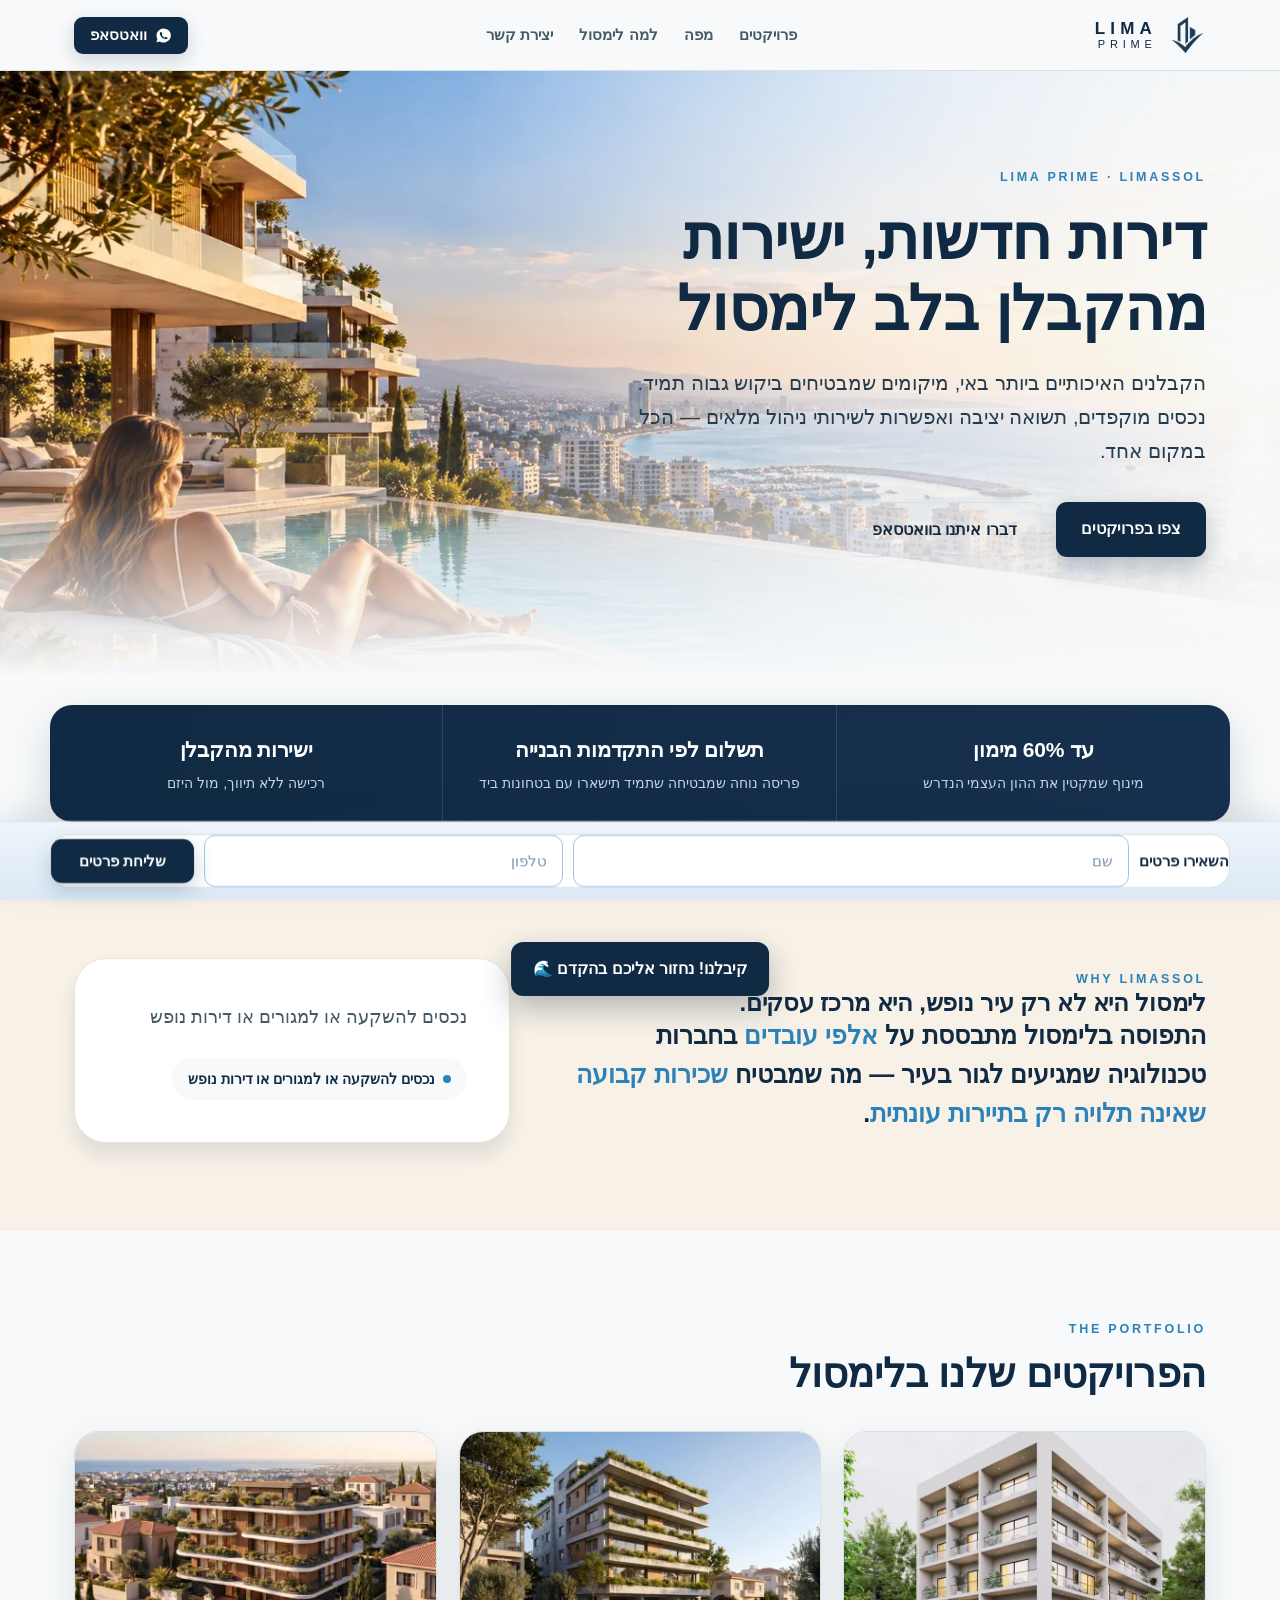
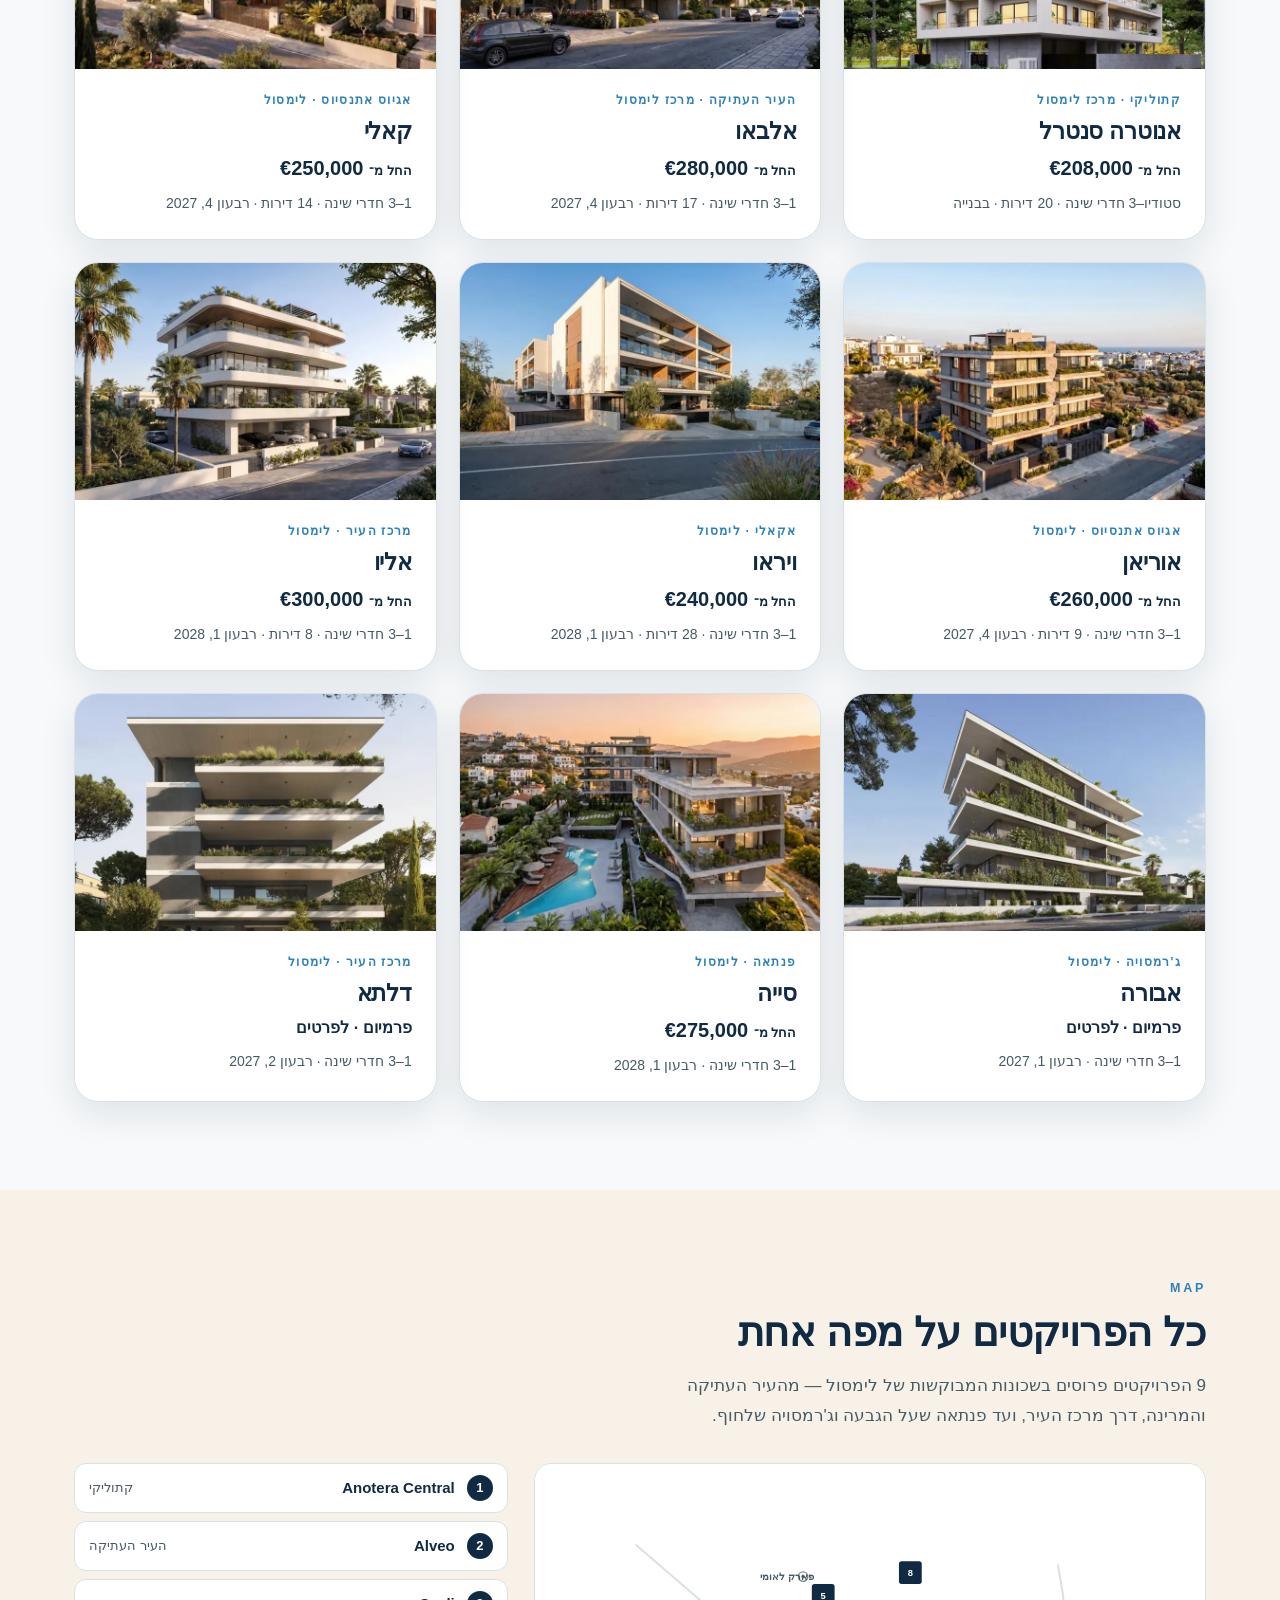
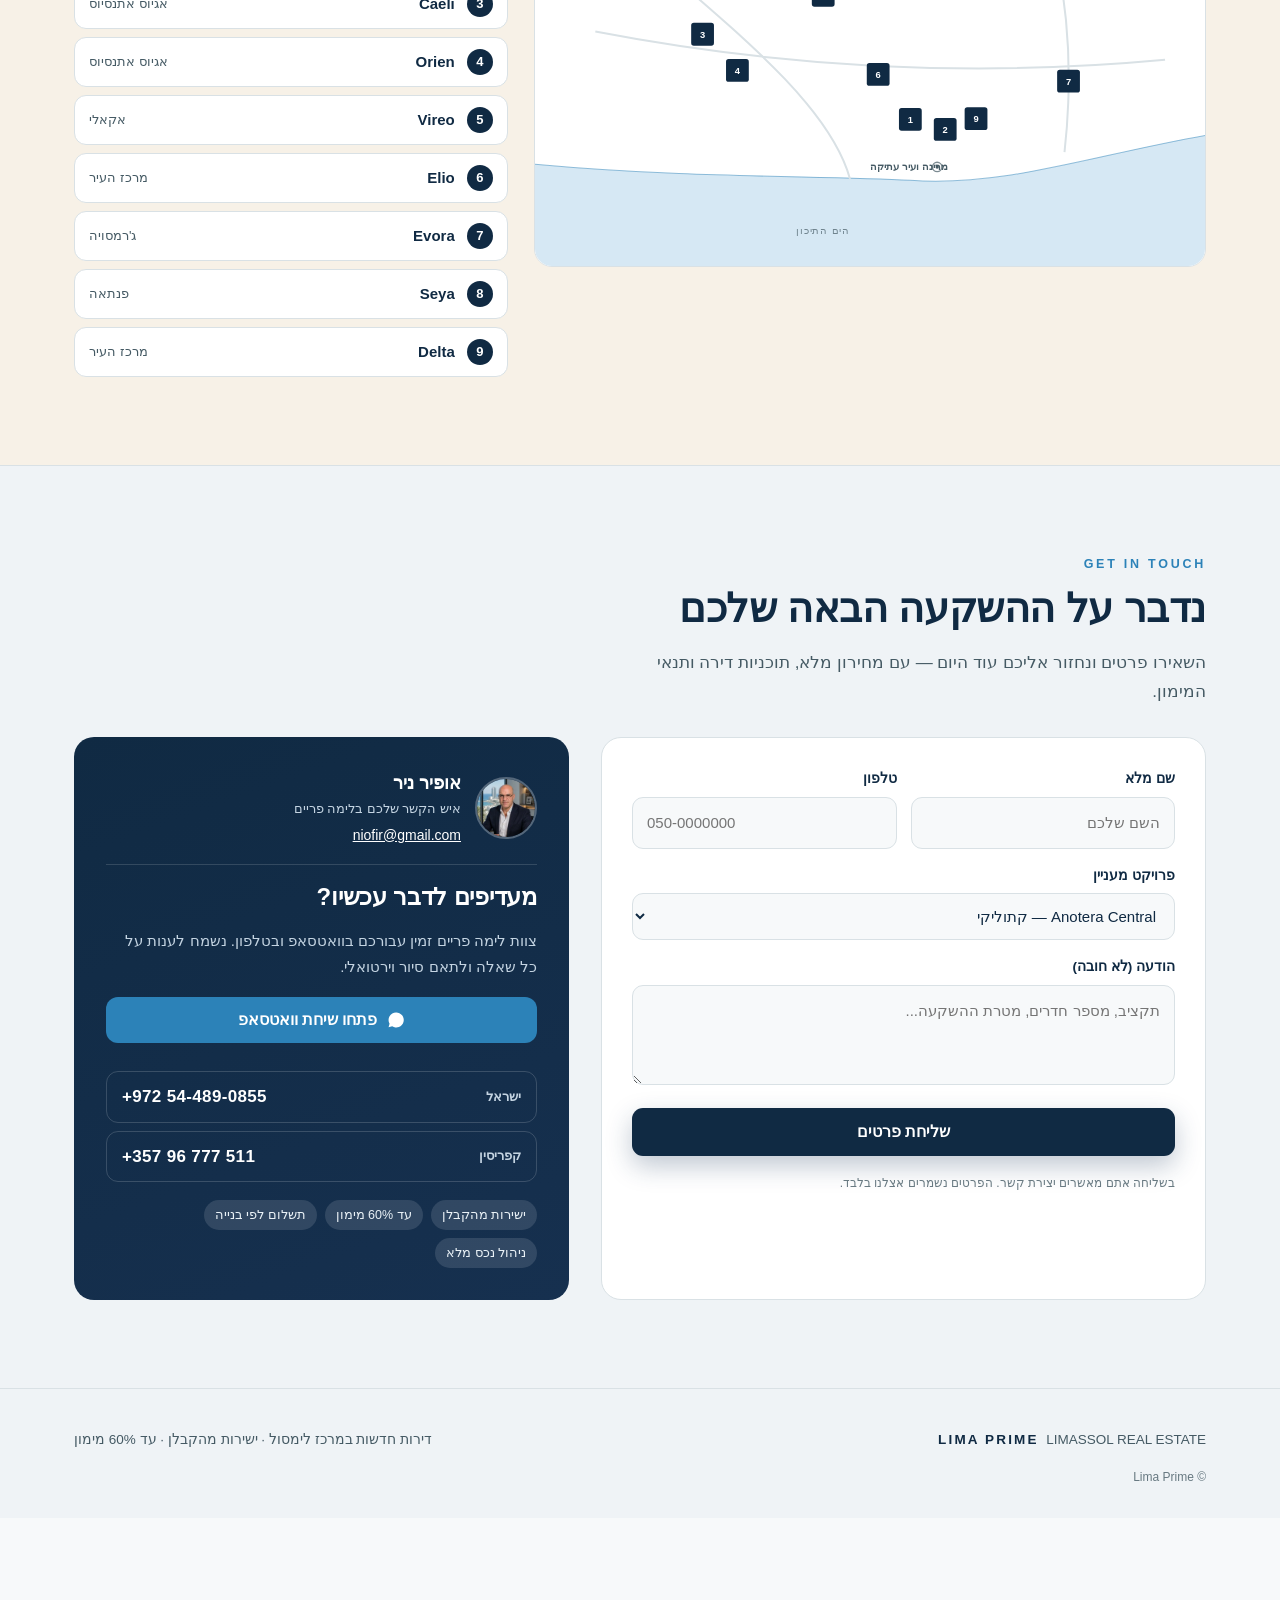
==== index.html @ 13857cf7 "Map section: cream bg + navy square pins (Figma) Co-Authored-By: Claude Opus 4.8 <noreply@anthropic." ====
<!doctype html>
<html lang="he" dir="rtl">
<head>
<meta charset="utf-8">
<meta name="viewport" content="width=device-width, initial-scale=1">
<meta name="google-site-verification" content="UAgLvy34qBZ3VjbonvDtQ4hzfrrOWzHWhnGqoYVvIDc">
<title>לימה פריים | דירות חדשות במרכז לימסול</title>
<meta name="description" content="דירות חדשות ישירות מהקבלן במרכז לימסול — 9 פרויקטים במיקומים מבוקשים, עד 60% מימון ותשואה יציבה. השאירו פרטים ונחזור אליכם.">
<link rel="canonical" href="https://limaprime.com/">
<meta name="theme-color" content="#1E3A5F">
<link rel="icon" type="image/png" href="/assets/logo.webp">
<meta property="og:site_name" content="Lima Prime"><meta property="og:locale" content="he_IL">
<meta property="og:type" content="website">
<meta property="og:title" content="לימה פריים | דירות חדשות במרכז לימסול">
<meta property="og:description" content="דירות חדשות ישירות מהקבלן במרכז לימסול — 9 פרויקטים במיקומים מבוקשים, עד 60% מימון ותשואה יציבה. השאירו פרטים ונחזור אליכם.">
<meta property="og:url" content="https://limaprime.com/">
<meta property="og:image" content="https://limaprime.com/assets/og.jpg">
<meta property="og:image:width" content="1200"><meta property="og:image:height" content="630">
<meta name="twitter:card" content="summary_large_image">
<meta name="twitter:title" content="לימה פריים | דירות חדשות במרכז לימסול">
<meta name="twitter:description" content="דירות חדשות ישירות מהקבלן במרכז לימסול — 9 פרויקטים במיקומים מבוקשים, עד 60% מימון ותשואה יציבה. השאירו פרטים ונחזור אליכם.">
<meta name="twitter:image" content="https://limaprime.com/assets/og.jpg">
<link rel="stylesheet" href="/assets/style.css?v=1790489842">
<script type="application/ld+json">[{"@context": "https://schema.org", "@type": "RealEstateAgent", "name": "Lima Prime", "url": "https://limaprime.com/", "image": "https://limaprime.com/assets/og.jpg", "logo": "https://limaprime.com/assets/logo.webp", "description": "דירות חדשות ישירות מהקבלן במרכז לימסול — 9 פרויקטים במיקומים מבוקשים, עד 60% מימון ותשואה יציבה. השאירו פרטים ונחזור אליכם.", "telephone": "+35796777511", "email": "niofir@gmail.com", "areaServed": {"@type": "City", "name": "Limassol", "address": {"@type": "PostalAddress", "addressCountry": "CY"}}}, {"@context": "https://schema.org", "@type": "ItemList", "itemListElement": [{"@type": "ListItem", "position": 1, "url": "https://limaprime.com/projects/anotera/", "name": "Anotera Central"}, {"@type": "ListItem", "position": 2, "url": "https://limaprime.com/projects/alveo/", "name": "Alveo"}, {"@type": "ListItem", "position": 3, "url": "https://limaprime.com/projects/caeli/", "name": "Caeli"}, {"@type": "ListItem", "position": 4, "url": "https://limaprime.com/projects/orien/", "name": "Orien"}, {"@type": "ListItem", "position": 5, "url": "https://limaprime.com/projects/vireo/", "name": "Vireo"}, {"@type": "ListItem", "position": 6, "url": "https://limaprime.com/projects/elio/", "name": "Elio"}, {"@type": "ListItem", "position": 7, "url": "https://limaprime.com/projects/evora/", "name": "Evora"}, {"@type": "ListItem", "position": 8, "url": "https://limaprime.com/projects/seya/", "name": "Seya"}, {"@type": "ListItem", "position": 9, "url": "https://limaprime.com/projects/delta/", "name": "Delta"}]}]</script>
</head>
<body>
<header>
 <div class="wrap nav">
  <div class="brand" onclick="location.href='/'">
   <img class="mark-img" src="/assets/logo.webp" alt="Lima Prime">
   <div class="wm"><b>LIMA</b><span>PRIME</span></div>
  </div>
  <nav class="menu">
   <a href="/#projects">פרויקטים</a><a href="/#map">מפה</a><a href="/#why">למה לימסול</a><a href="#contact">יצירת קשר</a>
  </nav>
  <button class="wa" onclick="wa()"><svg viewBox="0 0 24 24" fill="currentColor"><path d="M12 2a10 10 0 0 0-8.6 15l-1.3 4.7 4.8-1.3A10 10 0 1 0 12 2Zm5.3 14.1c-.2.6-1.2 1.2-1.7 1.2-.4 0-1 .1-3.2-.9-2.7-1.1-4.4-3.9-4.5-4.1-.1-.2-1.1-1.4-1.1-2.7s.7-1.9.9-2.1c.2-.2.5-.3.7-.3h.5c.2 0 .4 0 .6.5l.8 2c.1.2.1.4 0 .5l-.4.6c-.2.2-.3.4-.1.7.2.3.9 1.4 1.9 2.2 1.3 1.1 2 1.3 2.3 1.1l.7-.7c.2-.2.4-.2.6-.1l1.9.9c.3.2.5.3.6.4.1.3.1.7-.1 1.2Z"/></svg>וואטסאפ</button>
 </div>
</header>
<main>
<div class="hero">
  <img class="hero-photo" src="/assets/hero.webp" alt="נוף לים ולמרינה של לימסול, קפריסין" fetchpriority="high">
  <div class="hero-veil"></div>
  <div class="wrap hero-inner">
   <div class="eyebrow reveal">LIMA PRIME · LIMASSOL</div>
   <h1 class="reveal" style="margin-top:16px">דירות חדשות, ישירות מהקבלן בלב לימסול</h1>
   <p class="lead reveal">הקבלנים האיכותיים ביותר באי, מיקומים שמבטיחים ביקוש גבוה תמיד. נכסים מוקפדים, תשואה יציבה ואפשרות לשירותי ניהול מלאים — הכל במקום אחד.</p>
   <div class="cta reveal"><a class="btn btn-primary" href="#projects">צפו בפרויקטים</a><button class="btn btn-ghost" onclick="wa()">דברו איתנו בוואטסאפ</button></div>
  </div>
 </div>
<div class="finance-band reveal">
  <div class="wrap">
   <div class="fb-item"><b>עד 60% מימון</b><span>מינוף שמקטין את ההון העצמי הנדרש</span></div>
   <div class="fb-item"><b>תשלום לפי התקדמות הבנייה</b><span>פריסה נוחה שמבטיחה שתמיד תישארו עם בטחונות ביד</span></div>
   <div class="fb-item"><b>ישירות מהקבלן</b><span>רכישה ללא תיווך, מול היזם</span></div>
  </div>
 </div>
<section id="why" class="thesis">
  <div class="wrap why-grid">
   <div class="why-text">
    <div class="eyebrow">WHY LIMASSOL</div>
    <h2>לימסול היא לא רק עיר נופש, היא מרכז עסקים.</h2>
    <p class="lede">התפוסה בלימסול מתבססת על <em>אלפי עובדים</em> בחברות טכנולוגיה שמגיעים לגור בעיר — מה שמבטיח <em>שכירות קבועה שאינה תלויה רק בתיירות עונתית</em>.</p>
   </div>
   <div class="why-box">
    <p class="why-box-lead">נכסים להשקעה או למגורים או דירות נופש</p>
    <span class="why-chip"><i></i>נכסים להשקעה או למגורים או דירות נופש</span>
   </div>
  </div>
 </section>
<section id="projects">
  <div class="wrap">
   <div class="sec-head"><div class="eyebrow">THE PORTFOLIO</div><h2>הפרויקטים שלנו בלימסול</h2></div>
   <div class="grid-cards" id="cards"><a class="card reveal" href="/projects/anotera/"><div class="card-img"><img src="/assets/card-anotera.webp" alt="אנוטרה סנטרל — קתוליקי · מרכז לימסול" loading="lazy"></div><div class="card-body"><p class="card-loc">קתוליקי · מרכז לימסול</p><h3 class="card-title">אנוטרה סנטרל</h3><p class="card-price"><span class="pf">החל מ־</span> €208,000</p><p class="card-specs">סטודיו–3 חדרי שינה · 20 דירות · בבנייה</p></div></a>
<a class="card reveal" href="/projects/alveo/"><div class="card-img"><img src="/assets/card-alveo.webp" alt="אלבאו — העיר העתיקה · מרכז לימסול" loading="lazy"></div><div class="card-body"><p class="card-loc">העיר העתיקה · מרכז לימסול</p><h3 class="card-title">אלבאו</h3><p class="card-price"><span class="pf">החל מ־</span> €280,000</p><p class="card-specs">1–3 חדרי שינה · 17 דירות · רבעון 4, 2027</p></div></a>
<a class="card reveal" href="/projects/caeli/"><div class="card-img"><img src="/assets/card-caeli.webp" alt="קאלי — אגיוס אתנסיוס · לימסול" loading="lazy"></div><div class="card-body"><p class="card-loc">אגיוס אתנסיוס · לימסול</p><h3 class="card-title">קאלי</h3><p class="card-price"><span class="pf">החל מ־</span> €250,000</p><p class="card-specs">1–3 חדרי שינה · 14 דירות · רבעון 4, 2027</p></div></a>
<a class="card reveal" href="/projects/orien/"><div class="card-img"><img src="/assets/card-orien.webp" alt="אוריאן — אגיוס אתנסיוס · לימסול" loading="lazy"></div><div class="card-body"><p class="card-loc">אגיוס אתנסיוס · לימסול</p><h3 class="card-title">אוריאן</h3><p class="card-price"><span class="pf">החל מ־</span> €260,000</p><p class="card-specs">1–3 חדרי שינה · 9 דירות · רבעון 4, 2027</p></div></a>
<a class="card reveal" href="/projects/vireo/"><div class="card-img"><img src="/assets/card-vireo.webp" alt="ויראו — אקאלי · לימסול" loading="lazy"></div><div class="card-body"><p class="card-loc">אקאלי · לימסול</p><h3 class="card-title">ויראו</h3><p class="card-price"><span class="pf">החל מ־</span> €240,000</p><p class="card-specs">1–3 חדרי שינה · 28 דירות · רבעון 1, 2028</p></div></a>
<a class="card reveal" href="/projects/elio/"><div class="card-img"><img src="/assets/card-elio.webp" alt="אליו — מרכז העיר · לימסול" loading="lazy"></div><div class="card-body"><p class="card-loc">מרכז העיר · לימסול</p><h3 class="card-title">אליו</h3><p class="card-price"><span class="pf">החל מ־</span> €300,000</p><p class="card-specs">1–3 חדרי שינה · 8 דירות · רבעון 1, 2028</p></div></a>
<a class="card reveal" href="/projects/evora/"><div class="card-img"><img src="/assets/card-evora.webp" alt="אבורה — ג'רמסויה · לימסול" loading="lazy"></div><div class="card-body"><p class="card-loc">ג'רמסויה · לימסול</p><h3 class="card-title">אבורה</h3><p class="card-price card-price--txt">פרמיום · לפרטים</p><p class="card-specs">1–3 חדרי שינה · רבעון 1, 2027</p></div></a>
<a class="card reveal" href="/projects/seya/"><div class="card-img"><img src="/assets/card-seya.webp" alt="סייה — פנתאה · לימסול" loading="lazy"></div><div class="card-body"><p class="card-loc">פנתאה · לימסול</p><h3 class="card-title">סייה</h3><p class="card-price"><span class="pf">החל מ־</span> €275,000</p><p class="card-specs">1–3 חדרי שינה · רבעון 1, 2028</p></div></a>
<a class="card reveal" href="/projects/delta/"><div class="card-img"><img src="/assets/card-delta.webp" alt="דלתא — מרכז העיר · לימסול" loading="lazy"></div><div class="card-body"><p class="card-loc">מרכז העיר · לימסול</p><h3 class="card-title">דלתא</h3><p class="card-price card-price--txt">פרמיום · לפרטים</p><p class="card-specs">1–3 חדרי שינה · רבעון 2, 2027</p></div></a></div>
  </div>
 </section>
<section id="map">
  <div class="wrap">
   <div class="sec-head"><div class="eyebrow">MAP</div><h2>כל הפרויקטים על מפה אחת</h2>
    <p>9 הפרויקטים פרוסים בשכונות המבוקשות של לימסול — מהעיר העתיקה והמרינה, דרך מרכז העיר, ועד פנתאה שעל הגבעה וג'רמסויה שלחוף.</p></div>
   <div class="map-wrap">
    <svg class="map-svg" viewBox="0 0 1000 600" role="img" aria-label="מפת פרויקטים בלימסול">
     <rect x="0" y="0" width="1000" height="600" style="fill:var(--surface)"/>
     <path d="M0 600 H1000 V405 C 830 435 700 482 560 472 C 430 464 240 470 0 448 Z" style="fill:var(--teal-soft)"/>
     <path class="coast" d="M0 448 C 240 470 430 464 560 472 C 700 482 830 435 1000 405"/>
     <path class="road" d="M90 250 C 350 300 640 320 940 292"/>
     <path class="road" d="M150 120 C 300 250 440 360 470 470"/>
     <path class="road" d="M780 150 C 800 250 800 340 790 430"/>
     <!-- reference points -->
     <g><circle class="refring" cx="600" cy="452" r="7"/><circle class="refdot" cx="600" cy="452" r="2.5"/><text class="map-lbl" x="616" y="457">מרינה ועיר עתיקה</text></g>
     <g><circle class="refring" cx="400" cy="168" r="7"/><circle class="refdot" cx="400" cy="168" r="2.5"/><text class="map-lbl" x="416" y="173">פארק לאומי</text></g>
     <text class="map-sea" x="470" y="552">הים התיכון</text>
     <!-- pins -->
     <a href="/projects/anotera/"><title>Anotera Central · קתוליקי</title><g transform="translate(560,405)"><g class="pinInner"><rect x="-17" y="-41" width="34" height="34" rx="4" style="fill:var(--brand)"/><text x="0" y="-19" text-anchor="middle" style="fill:#fff;font-weight:800;font-size:14px">1</text></g></g></a>
     <a href="/projects/alveo/"><title>Alveo · העיר העתיקה</title><g transform="translate(612,420)"><g class="pinInner"><rect x="-17" y="-41" width="34" height="34" rx="4" style="fill:var(--brand)"/><text x="0" y="-19" text-anchor="middle" style="fill:#fff;font-weight:800;font-size:14px">2</text></g></g></a>
     <a href="/projects/caeli/"><title>Caeli · אגיוס אתנסיוס</title><g transform="translate(250,278)"><g class="pinInner"><rect x="-17" y="-41" width="34" height="34" rx="4" style="fill:var(--brand)"/><text x="0" y="-19" text-anchor="middle" style="fill:#fff;font-weight:800;font-size:14px">3</text></g></g></a>
     <a href="/projects/orien/"><title>Orien · אגיוס אתנסיוס</title><g transform="translate(302,332)"><g class="pinInner"><rect x="-17" y="-41" width="34" height="34" rx="4" style="fill:var(--brand)"/><text x="0" y="-19" text-anchor="middle" style="fill:#fff;font-weight:800;font-size:14px">4</text></g></g></a>
     <a href="/projects/vireo/"><title>Vireo · אקאלי</title><g transform="translate(430,220)"><g class="pinInner"><rect x="-17" y="-41" width="34" height="34" rx="4" style="fill:var(--brand)"/><text x="0" y="-19" text-anchor="middle" style="fill:#fff;font-weight:800;font-size:14px">5</text></g></g></a>
     <a href="/projects/elio/"><title>Elio · מרכז העיר</title><g transform="translate(512,338)"><g class="pinInner"><rect x="-17" y="-41" width="34" height="34" rx="4" style="fill:var(--brand)"/><text x="0" y="-19" text-anchor="middle" style="fill:#fff;font-weight:800;font-size:14px">6</text></g></g></a>
     <a href="/projects/evora/"><title>Evora · ג'רמסויה</title><g transform="translate(796,348)"><g class="pinInner"><rect x="-17" y="-41" width="34" height="34" rx="4" style="fill:var(--brand)"/><text x="0" y="-19" text-anchor="middle" style="fill:#fff;font-weight:800;font-size:14px">7</text></g></g></a>
     <a href="/projects/seya/"><title>Seya · פנתאה</title><g transform="translate(560,186)"><g class="pinInner"><rect x="-17" y="-41" width="34" height="34" rx="4" style="fill:var(--brand)"/><text x="0" y="-19" text-anchor="middle" style="fill:#fff;font-weight:800;font-size:14px">8</text></g></g></a>
     <a href="/projects/delta/"><title>Delta · מרכז העיר</title><g transform="translate(658,404)"><g class="pinInner"><rect x="-17" y="-41" width="34" height="34" rx="4" style="fill:var(--brand)"/><text x="0" y="-19" text-anchor="middle" style="fill:#fff;font-weight:800;font-size:14px">9</text></g></g></a>
    </svg>
    <ol class="map-legend">
     <li><a href="/projects/anotera/"><span class="num">1</span><b>Anotera Central</b><em>קתוליקי</em></a></li>
     <li><a href="/projects/alveo/"><span class="num">2</span><b>Alveo</b><em>העיר העתיקה</em></a></li>
     <li><a href="/projects/caeli/"><span class="num">3</span><b>Caeli</b><em>אגיוס אתנסיוס</em></a></li>
     <li><a href="/projects/orien/"><span class="num">4</span><b>Orien</b><em>אגיוס אתנסיוס</em></a></li>
     <li><a href="/projects/vireo/"><span class="num">5</span><b>Vireo</b><em>אקאלי</em></a></li>
     <li><a href="/projects/elio/"><span class="num">6</span><b>Elio</b><em>מרכז העיר</em></a></li>
     <li><a href="/projects/evora/"><span class="num">7</span><b>Evora</b><em>ג'רמסויה</em></a></li>
     <li><a href="/projects/seya/"><span class="num">8</span><b>Seya</b><em>פנתאה</em></a></li>
     <li><a href="/projects/delta/"><span class="num">9</span><b>Delta</b><em>מרכז העיר</em></a></li>
    </ol>
   </div>
  </div>
 </section>
</main>
<section id="contact" class="contact">
 <div class="wrap">
  <div class="sec-head"><div class="eyebrow">GET IN TOUCH</div><h2>נדבר על ההשקעה הבאה שלכם</h2>
   <p>השאירו פרטים ונחזור אליכם עוד היום — עם מחירון מלא, תוכניות דירה ותנאי המימון.</p></div>
  <div class="contact-grid">
   <form onsubmit="return submitLead(event)">
    <div class="form-row">
     <div class="field"><label>שם מלא</label><input id="lead-name" name="name" required autocomplete="name" placeholder="השם שלכם"></div>
     <div class="field"><label>טלפון</label><input id="lead-phone" name="tel" required type="tel" inputmode="tel" autocomplete="tel" placeholder="050-0000000"></div>
    </div>
    <div class="field"><label>פרויקט מעניין</label><select id="lead-proj"><option>Anotera Central — קתוליקי</option><option>Alveo — העיר העתיקה</option><option>Caeli — אגיוס אתנסיוס</option><option>Orien — אגיוס אתנסיוס</option><option>Vireo — אקאלי</option><option>Elio — מרכז העיר</option><option>Evora — ג&#x27;רמסויה</option><option>Seya — פנתאה</option><option>Delta — מרכז העיר</option><option>עדיין לא בטוח/ה — רוצה ייעוץ</option></select></div>
    <div class="field"><label>הודעה (לא חובה)</label><textarea id="lead-msg" rows="3" placeholder="תקציב, מספר חדרים, מטרת ההשקעה..."></textarea></div>
    <button class="btn btn-primary" style="width:100%;justify-content:center" type="submit">שליחת פרטים</button>
    <p class="pixnote">בשליחה אתם מאשרים יצירת קשר. הפרטים נשמרים אצלנו בלבד.</p>
   </form>
   <aside class="side-panel">
    <div class="rep">
     <div class="rep-ava"><img src="/assets/ofir.webp" alt="אופיר ניר — לימה פריים"></div>
     <div class="rep-info"><b>אופיר ניר</b><span>איש הקשר שלכם בלימה פריים</span><a class="rep-mail" href="mailto:niofir@gmail.com">niofir@gmail.com</a></div>
    </div>
    <h3>מעדיפים לדבר עכשיו?</h3>
    <p>צוות לימה פריים זמין עבורכם בוואטסאפ ובטלפון. נשמח לענות על כל שאלה ולתאם סיור וירטואלי.</p>
    <button class="wa-big" onclick="wa()"><svg viewBox="0 0 24 24" width="18" fill="currentColor"><path d="M12 2a10 10 0 0 0-8.6 15l-1.3 4.7 4.8-1.3A10 10 0 1 0 12 2Z"/></svg>פתחו שיחת וואטסאפ</button>
    <div class="phones">
     <a class="ph" href="tel:+972544890855"><span class="ph-loc">ישראל</span><span class="ph-num">+972 54-489-0855</span></a>
     <a class="ph" href="tel:+35796777511"><span class="ph-loc">קפריסין</span><span class="ph-num">+357 96 777 511</span></a>
    </div>
    <div class="trust-mini"><span>ישירות מהקבלן</span><span>עד 60% מימון</span><span>תשלום לפי בנייה</span><span>ניהול נכס מלא</span></div>
   </aside>
  </div>
 </div>
</section>
<footer>
 <div class="wrap foot">
  <div class="wm lat" style="direction:ltr"><b style="color:var(--brand-ink);letter-spacing:.16em;font-weight:800">LIMA PRIME</b> &nbsp;<span style="color:var(--muted)">LIMASSOL REAL ESTATE</span></div>
  <div>דירות חדשות במרכז לימסול · ישירות מהקבלן · עד 60% מימון</div>
 </div>
 <div class="wrap pixnote">© Lima Prime</div>
</footer>
<div class="wa-modal" id="waModal" aria-hidden="true" onclick="if(event.target===this)waClose()">
 <div class="wa-box">
  <button class="wa-x" onclick="waClose()" aria-label="סגור">×</button>
  <div class="wa-ic"><svg viewBox="0 0 24 24" fill="currentColor"><path d="M12 2a10 10 0 0 0-8.6 15l-1.3 4.7 4.8-1.3A10 10 0 1 0 12 2Zm5.3 14.1c-.2.6-1.2 1.2-1.7 1.2-.4 0-1 .1-3.2-.9-2.7-1.1-4.4-3.9-4.5-4.1-.1-.2-1.1-1.4-1.1-2.7s.7-1.9.9-2.1c.2-.2.5-.3.7-.3h.5c.2 0 .4 0 .6.5l.8 2c.1.2.1.4 0 .5l-.4.6c-.2.2-.3.4-.1.7.2.3.9 1.4 1.9 2.2 1.3 1.1 2 1.3 2.3 1.1l.7-.7c.2-.2.4-.2.6-.1l1.9.9c.3.2.5.3.6.4.1.3.1.7-.1 1.2Z"/></svg></div>
  <h3>נדבר בוואטסאפ</h3>
  <p>השאירו שם וטלפון ונפתח את השיחה — כדי שנוכל לחזור אליכם גם אם היא תתנתק.</p>
  <form onsubmit="return waSubmit(event)">
   <input id="wa-name" name="name" autocomplete="name" placeholder="שם (לא חובה)">
   <input id="wa-phone" required type="tel" inputmode="tel" autocomplete="tel" placeholder="טלפון">
   <button class="wa-big" type="submit"><svg viewBox="0 0 24 24" width="18" fill="currentColor"><path d="M12 2a10 10 0 0 0-8.6 15l-1.3 4.7 4.8-1.3A10 10 0 1 0 12 2Z"/></svg>פתחו וואטסאפ</button>
  </form>
  <button class="wa-skip" onclick="waSkip()">דלגו ופתחו וואטסאפ ישירות</button>
 </div>
</div>
<div class="toast" id="toast">קיבלנו! נחזור אליכם בהקדם 🌊</div>
<script src="/assets/app.js?v=1790489842" defer></script>
</body>
</html>
---- assets/style.css ----
:root{--ground:#F7F9FA;--surface:#FFFFFF;--surface-2:#EFF3F6;--ink:#102A43;--muted:#455A64;--line:#D9E1E5;--brand:#102A43;--brand-ink:#102A43;--teal:#2C82B8;--teal-2:#20699B;--teal-soft:#D6E8F4;--shadow:16 42 67;--maxw:1180px}
@media (prefers-color-scheme:dark){
 :root{ --ground:#0B1922; --surface:#122534; --surface-2:#0F2029; --ink:#E9F1F1; --muted:#9AB0BA;
  --line:#213A49; --brand-ink:#B9D2E6; --teal:#4FA6D8; --teal-2:#3E8DBE; --teal-soft:#0F2F44; --shadow:0 0 0; }
}
:root[data-theme="light"]{ --ground:#F1F5F8; --surface:#FFFFFF; --surface-2:#E6EEF4; --ink:#152A3D; --muted:#54666F;
  --line:#D6E2EC; --brand-ink:#1E3A5F; --teal:#2C82B8; --teal-soft:#D6E8F4; --shadow:20 41 60;}
:root[data-theme="dark"]{ --ground:#0B1922; --surface:#122534; --surface-2:#0F2029; --ink:#E9F1F1; --muted:#9AB0BA;
  --line:#213A49; --brand-ink:#B9D2E6; --teal:#4FA6D8; --teal-soft:#0F2F44; --shadow:0 0 0;}

*{box-sizing:border-box}
html{direction:rtl;scroll-behavior:smooth}
body{margin:0;background:var(--ground);color:var(--ink);direction:rtl;text-align:right;
 font-family:-apple-system,"Segoe UI","Helvetica Neue",Arial,"Assistant","Heebo",sans-serif;
 line-height:1.6;-webkit-font-smoothing:antialiased;text-rendering:optimizeLegibility}
.wrap{max-width:var(--maxw);margin:0 auto;padding:0 24px}
h1,h2,h3,h4{margin:0;line-height:1.14;font-weight:800;letter-spacing:-.01em;text-wrap:balance}
p{margin:0}
a{color:inherit;text-decoration:none}
img{max-width:100%;display:block}
.lat{direction:ltr;unicode-bidi:isolate}
.eyebrow{font-size:12.5px;font-weight:700;letter-spacing:.22em;color:var(--teal);text-transform:uppercase;direction:ltr;text-align:right}

header{position:sticky;top:0;z-index:50;backdrop-filter:saturate(1.4) blur(10px);
 background:color-mix(in srgb, var(--ground) 82%, transparent);border-bottom:1px solid var(--line)}
.nav{display:flex;align-items:center;justify-content:space-between;gap:20px;height:70px}
.brand{display:flex;align-items:center;gap:12px;cursor:pointer}
.brand .mark-img{height:42px;width:auto;flex:0 0 auto;display:block}
@media(prefers-color-scheme:dark){.brand .mark-img{filter:brightness(1.8) saturate(.85)}}
:root[data-theme="dark"] .brand .mark-img{filter:brightness(1.8) saturate(.85)}
:root[data-theme="light"] .brand .mark-img{filter:none}
.brand .wm{direction:ltr;line-height:1;display:flex;flex-direction:column}
.brand .wm b{font-size:17px;letter-spacing:.30em;font-weight:800;color:var(--brand-ink)}
.brand .wm span{font-size:11px;letter-spacing:.44em;color:var(--brand-ink);font-weight:500;margin-top:2px}
.menu{display:flex;gap:26px;align-items:center}
.menu a{font-size:15px;color:var(--muted);font-weight:600}
.menu a:hover{color:var(--ink)}
.wa{display:inline-flex;align-items:center;gap:8px;background:var(--brand);color:#fff;padding:10px 16px;border-radius:9px;
 font-weight:700;font-size:14.5px;border:0;cursor:pointer;box-shadow:0 6px 18px rgb(var(--shadow)/.18);transition:transform .15s,background .2s}
.wa:hover{background:#1b4067;transform:translateY(-1px)}
.wa svg{width:17px;height:17px}

/* pages */
.page{display:none}
.page.active{display:block}

.hero{position:relative;overflow:hidden}
.hero::after{content:"";position:absolute;left:0;right:0;bottom:-1px;height:180px;z-index:1;background:linear-gradient(180deg,transparent,var(--ground));pointer-events:none}
.hero-photo{position:absolute;inset:0;z-index:0;width:100%;height:100%;object-fit:cover;object-position:center;opacity:1;filter:saturate(1.02)}
.hero-veil{position:absolute;inset:0;z-index:1;background:linear-gradient(to left, color-mix(in srgb,var(--ground) 92%, transparent) 0%, color-mix(in srgb,var(--ground) 60%, transparent) 32%, transparent 64%), linear-gradient(0deg, color-mix(in srgb,var(--ground) 42%, transparent), transparent 58%)}
@media(max-width:700px){.hero-veil{background:linear-gradient(to bottom, color-mix(in srgb,var(--ground) 82%, transparent) 0%, color-mix(in srgb,var(--ground) 45%, transparent) 40%, color-mix(in srgb,var(--ground) 32%, transparent) 68%, color-mix(in srgb,var(--ground) 58%, transparent) 100%)}}
.hero-inner{position:relative;z-index:2;padding-block:96px 118px}
.hero h1{font-size:clamp(34px,5.4vw,62px);color:var(--ink);max-width:16ch}
.hero .lead{margin-top:22px;font-size:clamp(16px,2vw,20px);color:color-mix(in srgb,var(--ink) 62%,var(--muted));max-width:52ch;line-height:1.7}
.hero .cta{margin-top:34px;display:flex;gap:14px;flex-wrap:wrap}
.btn{display:inline-flex;align-items:center;gap:9px;padding:14px 24px;border-radius:11px;font-weight:700;font-size:15.5px;cursor:pointer;border:1px solid transparent;transition:transform .15s,box-shadow .2s,background .2s,border-color .2s}
.btn-primary{background:var(--brand);color:#fff;box-shadow:0 10px 26px rgb(30 58 95/.28)}
.btn-primary:hover{transform:translateY(-2px)}
.btn-ghost{background:transparent;border-color:var(--line);color:var(--ink)}
.btn-ghost:hover{border-color:var(--teal);color:var(--teal)}
.hero .kpis{margin-top:54px;display:flex;gap:40px;flex-wrap:wrap}
.kpi b{display:block;font-size:30px;font-weight:800;color:var(--brand-ink);font-variant-numeric:tabular-nums}
.kpi span{font-size:13.5px;color:var(--muted)}

section{padding:88px 0}
.sec-head{max-width:62ch}
.sec-head h2{font-size:clamp(26px,3.4vw,40px);color:var(--ink);margin-top:12px}
.sec-head p{margin-top:16px;color:var(--muted);font-size:17px;line-height:1.75}

.thesis{background:var(--lp-bg-warm)}
.thesis .grid{display:grid;grid-template-columns:1.15fr .85fr;gap:54px;align-items:start;margin-top:8px}
.thesis .lede{font-size:clamp(19px,2.3vw,25px);line-height:1.55;color:var(--ink);font-weight:600}
.thesis .lede em{font-style:normal;color:var(--teal);font-weight:800}
.thesis .body p{color:var(--muted);font-size:16px;margin-top:16px;line-height:1.75}
.notevac{margin-top:20px;display:inline-flex;align-items:center;gap:9px;background:var(--surface);border:1px solid var(--line);padding:9px 15px;border-radius:999px;font-weight:700;font-size:14px;color:var(--ink)}
.notevac i{width:8px;height:8px;border-radius:50%;background:var(--teal);display:inline-block}
.pillars{display:grid;grid-template-columns:repeat(4,1fr);gap:18px;margin-top:44px}
.pillar{background:var(--surface);border:1px solid var(--line);border-radius:16px;padding:26px 22px}
.pillar .pi{width:30px;height:30px;stroke:var(--teal);fill:none;stroke-linecap:round;stroke-linejoin:round}
.pillar h4{margin-top:16px;font-size:18px;color:var(--ink)}
.pillar p{margin-top:8px;color:var(--muted);font-size:14.5px;line-height:1.6}

.proj-head{display:flex;justify-content:space-between;align-items:flex-end;gap:24px;flex-wrap:wrap}
.tabs{display:flex;gap:8px;background:var(--surface-2);padding:5px;border-radius:12px;border:1px solid var(--line)}
.tab{border:0;background:transparent;color:var(--muted);font-weight:700;font-size:14px;padding:9px 16px;border-radius:9px;cursor:pointer;transition:all .18s}
.tab.active{background:var(--surface);color:var(--ink);box-shadow:0 2px 8px rgb(var(--shadow)/.1)}
.grid-cards{display:grid;grid-template-columns:repeat(3,1fr);gap:22px;margin-top:34px}
.card{background:var(--surface);border:1px solid var(--line);border-radius:18px;overflow:hidden;display:flex;flex-direction:column;transition:transform .2s,box-shadow .25s,border-color .2s}
.card:hover{transform:translateY(-4px);box-shadow:0 18px 40px rgb(var(--shadow)/.14);border-color:var(--teal-soft)}
.card-img{position:relative;aspect-ratio:16/9;overflow:hidden}
.card-img img{width:100%;height:100%;object-fit:cover;transition:transform .5s}
.card:hover .card-img img{transform:scale(1.05)}
.flag{position:absolute;inset-block-start:12px;inset-inline-start:12px;background:var(--brand);color:#fff;font-size:12px;font-weight:700;padding:5px 11px;border-radius:7px}
.price{position:absolute;inset-block-end:12px;inset-inline-end:12px;background:color-mix(in srgb,var(--surface) 90%,transparent);backdrop-filter:blur(4px);color:var(--ink);font-size:13.5px;font-weight:800;padding:6px 12px;border-radius:8px;border:1px solid var(--line)}
.card-body{padding:20px 20px 22px;display:flex;flex-direction:column;flex:1}
.card-top h3{font-size:22px;color:var(--ink);display:flex;align-items:baseline;gap:9px;justify-content:flex-start}
.card-top h3 .he{font-size:14px;color:var(--muted);font-weight:600}
.loc{margin-top:6px;color:var(--teal);font-weight:700;font-size:14.5px}
.beds{margin-top:5px;color:var(--ink);font-size:14px;font-weight:600}
.cmeta{margin-top:6px;color:var(--muted);font-size:14px}
.card-link{margin-top:16px;color:var(--brand-ink);font-weight:700;font-size:14.5px;display:inline-flex;align-items:center;gap:6px}
.card-link .arr{transition:transform .2s;font-size:18px;line-height:1}
.card:hover .card-link .arr{transform:translateX(-4px)}

/* map */
#map{background:var(--lp-bg-warm)}
#map .map-wrap{display:grid;grid-template-columns:1.55fr 1fr;gap:26px;margin-top:32px;align-items:start}
.map-svg{width:100%;height:auto;background:var(--surface);border:1px solid var(--line);border-radius:18px;display:block}
.map-svg .road{fill:none;stroke:var(--line);stroke-width:3}
.map-svg .coast{fill:none;stroke:var(--teal);stroke-width:1.5;opacity:.5}
.map-svg .refring{fill:none;stroke:var(--muted);stroke-width:2;opacity:.7}
.map-svg .refdot{fill:var(--muted)}
.map-lbl{fill:var(--muted);font-size:15px;font-weight:600}
.map-sea{fill:var(--muted);font-size:15px;opacity:.7;letter-spacing:.08em}
.pinInner{transform-box:fill-box;transform-origin:center bottom;transition:transform .18s}
.map-svg a{cursor:pointer}
.map-svg a:hover .pinInner{transform:scale(1.16)}
.map-svg a:focus-visible{outline:2px solid var(--teal);outline-offset:2px}
.map-legend{list-style:none;margin:0;padding:0;display:flex;flex-direction:column;gap:8px}
.map-legend li a{display:flex;align-items:center;gap:12px;padding:11px 14px;border:1px solid var(--line);border-radius:12px;background:var(--surface);transition:border-color .2s,transform .15s}
.map-legend li a:hover{border-color:var(--teal);transform:translateX(-3px)}
.map-legend .num{flex:0 0 auto;width:26px;height:26px;border-radius:50%;background:var(--brand);color:#fff;font-weight:800;font-size:13px;display:flex;align-items:center;justify-content:center;font-variant-numeric:tabular-nums}
.map-legend b{color:var(--ink);font-size:15px}
.map-legend em{color:var(--muted);font-style:normal;font-size:13px;margin-inline-start:auto}
@media(max-width:800px){#map .map-wrap{grid-template-columns:1fr}}

/* finance band */
.finance-band{position:relative;z-index:3;padding:30px 24px 48px}
.finance-band .wrap{max-width:var(--maxw);margin:0 auto;padding:0;display:flex;flex-wrap:wrap;justify-content:center;background:linear-gradient(100deg,var(--brand),#16304f);border-radius:22px;overflow:hidden;box-shadow:0 16px 40px rgb(20 41 60/.16)}
.fb-item{flex:1 1 240px;text-align:center;padding:28px 24px;border-inline-start:1px solid rgba(255,255,255,.12)}
.fb-item:first-child{border-inline-start:0}
.fb-item b{display:block;font-size:21px;font-weight:800;color:#fff;letter-spacing:-.01em}
.fb-item span{display:block;margin-top:5px;font-size:14px;color:#c4d4e2}
@media(max-width:640px){.fb-item{flex-basis:100%;border-inline-start:0;border-top:1px solid rgba(255,255,255,.14);padding:18px}.fb-item:first-child{border-top:0}}

/* detail */
.detail-wrap{padding-top:34px;padding-bottom:20px}
.back{display:inline-flex;align-items:center;gap:6px;color:var(--muted);font-weight:700;font-size:14.5px;margin-bottom:20px}
.back:hover{color:var(--teal)}
.detail-hero{position:relative;border-radius:22px;overflow:hidden;aspect-ratio:16/6.5}
.detail-hero img{width:100%;height:100%;object-fit:cover}
.detail-hero .ov{position:absolute;inset:0;background:linear-gradient(180deg,transparent 42%,rgb(10 20 30/.74));display:flex;align-items:flex-end;padding:32px}
.detail-hero .ov .eyebrow{color:#cfe6e2}
.detail-hero .ov h2{color:#fff;font-size:clamp(26px,3.4vw,42px);margin-top:8px}
.detail-body{display:grid;grid-template-columns:1.5fr .9fr;gap:34px;margin-top:34px}
.intro{font-size:18px;line-height:1.8;color:var(--muted)}
h4.blk{margin-top:30px;font-size:18px;color:var(--ink)}
.feat{margin:14px 0 0;padding:0;list-style:none;display:flex;flex-direction:column;gap:10px}
.feat li{position:relative;padding-inline-start:26px;color:var(--ink);font-size:15.5px}
.feat li::before{content:"";position:absolute;inset-inline-start:0;top:8px;width:14px;height:9px;border-inline-start:2px solid var(--teal);border-bottom:2px solid var(--teal);transform:rotate(-45deg)}
.gallery{display:grid;grid-template-columns:repeat(2,1fr);gap:12px;margin-top:16px}
.gallery img{width:100%;aspect-ratio:3/2;object-fit:cover;border-radius:12px}
.detail-side{align-self:start;position:sticky;top:90px;background:var(--surface);border:1px solid var(--line);border-radius:18px;padding:24px}
.price-tag{font-size:24px;font-weight:800;color:var(--brand-ink)}
.spec-rows{margin:16px 0}
.spec-rows .row{display:flex;justify-content:space-between;padding:11px 0;border-bottom:1px solid var(--line);font-size:14.5px}
.spec-rows .row span{color:var(--muted)} .spec-rows .row b{color:var(--ink)}
.wa-big{display:inline-flex;align-items:center;justify-content:center;gap:10px;width:100%;background:var(--teal);color:#fff;padding:14px;border-radius:12px;font-weight:800;font-size:15.5px;cursor:pointer;border:0;transition:background .2s,transform .15s;margin-bottom:10px}
.wa-big:hover{background:var(--teal-2);transform:translateY(-1px)}
.sidenote{margin-top:14px;font-size:12.5px;color:var(--muted);line-height:1.6}

/* contact */
.contact{background:var(--surface-2);border-top:1px solid var(--line)}
.contact-grid{display:grid;grid-template-columns:1.1fr .9fr;gap:32px;margin-top:30px}
form{background:var(--surface);border:1px solid var(--line);border-radius:20px;padding:30px}
.field{margin-bottom:16px}
.field label{display:block;font-size:13.5px;font-weight:700;color:var(--ink);margin-bottom:7px}
.field input,.field select,.field textarea{width:100%;padding:13px 14px;border:1px solid var(--line);border-radius:11px;background:var(--ground);color:var(--ink);font:inherit;font-size:15px}
.field input:focus,.field select:focus,.field textarea:focus{outline:2px solid var(--teal);outline-offset:1px;border-color:transparent}
.form-row{display:grid;grid-template-columns:1fr 1fr;gap:14px}
.side-panel{background:linear-gradient(160deg,var(--brand),#16304f);border-radius:20px;padding:32px;color:#eaf2f7;display:flex;flex-direction:column;gap:18px}
.side-panel h3{color:#fff;font-size:24px}
.side-panel p{color:#c4d4e2;font-size:15px;line-height:1.7}
.side-panel .phones{display:flex;flex-direction:column;gap:8px}
.side-panel .ph{display:flex;align-items:center;justify-content:space-between;gap:10px;padding:11px 15px;border:1px solid rgba(255,255,255,.16);border-radius:12px;color:#fff;transition:background .2s,border-color .2s}
.side-panel .ph:hover{background:rgba(255,255,255,.08);border-color:rgba(255,255,255,.32)}
.side-panel .ph-loc{font-size:13px;color:#c4d4e2;font-weight:600}
.side-panel .ph-num{font-size:17px;font-weight:800;direction:ltr;letter-spacing:.02em}
.side-panel .rep{display:flex;align-items:center;gap:14px;padding-bottom:18px;border-bottom:1px solid rgba(255,255,255,.14)}
.side-panel .rep-ava{width:62px;height:62px;border-radius:50%;overflow:hidden;flex:0 0 auto;border:2px solid rgba(255,255,255,.28)}
.side-panel .rep-ava img{width:100%;height:100%;object-fit:cover;display:block}
.side-panel .rep-info{display:flex;flex-direction:column;gap:1px}
.side-panel .rep-info b{color:#fff;font-size:18px}
.side-panel .rep-info span{color:#c4d4e2;font-size:13px}
.side-panel .rep-mail{color:#fff;font-size:14px;text-decoration:underline;direction:ltr;margin-top:3px;width:fit-content}
.side-panel .rep-mail:hover{color:#dbe7f2}
.trust-mini{display:flex;gap:8px;flex-wrap:wrap}
.trust-mini span{font-size:12.5px;background:rgb(255 255 255/.12);padding:5px 11px;border-radius:999px}

footer{background:var(--surface-2);border-top:1px solid var(--line);padding:40px 0 30px;color:var(--muted);font-size:13.5px}
.foot{display:flex;justify-content:space-between;gap:20px;flex-wrap:wrap;align-items:center}
.pixnote{margin-top:18px;font-size:12px;color:var(--muted);opacity:.8}

.reveal{opacity:0;transform:translateY(16px);transition:opacity .6s ease,transform .6s ease}
.reveal.in{opacity:1;transform:none}
@media (prefers-reduced-motion:reduce){.reveal{opacity:1;transform:none;transition:none}html{scroll-behavior:auto}}
.toast{position:fixed;inset-block-end:24px;inset-inline-start:50%;transform:translateX(50%) translateY(120px);background:var(--brand);color:#fff;padding:14px 22px;border-radius:12px;font-weight:700;box-shadow:0 12px 30px rgb(20 41 60/.3);z-index:100;transition:transform .4s}
.toast.show{transform:translateX(50%) translateY(0)}
.wa-modal{position:fixed;inset:0;z-index:200;display:none;align-items:center;justify-content:center;padding:20px;background:rgb(10 20 30/.55);backdrop-filter:blur(3px)}
.wa-modal.show{display:flex}
.wa-box{position:relative;background:var(--surface);border:1px solid var(--line);border-radius:20px;max-width:400px;width:100%;padding:34px 28px 28px;text-align:center;box-shadow:0 24px 60px rgb(10 20 30/.35)}
.wa-x{position:absolute;top:10px;inset-inline-end:14px;background:none;border:0;font-size:26px;line-height:1;color:var(--muted);cursor:pointer}
.wa-ic{width:54px;height:54px;border-radius:50%;background:var(--teal-soft);display:flex;align-items:center;justify-content:center;margin:0 auto 14px;color:var(--teal)}
.wa-ic svg{width:26px;height:26px}
.wa-box h3{font-size:22px;color:var(--ink)}
.wa-box p{margin-top:8px;color:var(--muted);font-size:14.5px;line-height:1.6}
.wa-box form{margin-top:18px;display:flex;flex-direction:column;gap:10px}
.wa-box input{padding:13px 14px;border:1px solid var(--line);border-radius:11px;background:var(--ground);color:var(--ink);font:inherit;font-size:15px;text-align:right}
.wa-box input:focus{outline:2px solid var(--teal);outline-offset:1px;border-color:transparent}
.wa-skip{margin-top:12px;background:none;border:0;color:var(--muted);font-size:13.5px;cursor:pointer;text-decoration:underline}
.wa-skip:hover{color:var(--ink)}

@media(max-width:900px){
 .thesis .grid,.contact-grid,.detail-body{grid-template-columns:1fr}
 .pillars{grid-template-columns:repeat(2,1fr)} .grid-cards{grid-template-columns:repeat(2,1fr)}
 .detail-side{position:static} .menu{display:none}
}
@media(max-width:600px){
 .grid-cards{grid-template-columns:1fr}.pillars{grid-template-columns:1fr}.form-row{grid-template-columns:1fr}
 .hero-inner{padding-block:66px 84px}.gallery{grid-template-columns:1fr}
 .hero .wrap{padding-inline:30px}
}

/* ---- polish pass: Emil Kowalski + ui-ux-pro-max ---- */
:root{--ease-out:cubic-bezier(.23,1,.32,1);--ease-io:cubic-bezier(.77,0,.175,1)}
/* sticky-header offset so anchored sections aren't hidden */
section[id],[id^="p-"]{scroll-margin-top:88px}
/* consistent easing on interactive transitions */
.btn,.wa,.wa-big,.tab,.card,.card-img img,.map-legend li a,.pinInner,.detail-side .btn-ghost{transition-timing-function:var(--ease-out)}
/* press feedback — instant, subtle */
.btn:active,.wa:active,.wa-big:active{transform:scale(.97)}
.tab:active{transform:scale(.96)}
.card:active{transform:translateY(-2px) scale(.995)}
/* unified keyboard focus (accessibility) */
a:focus-visible,button:focus-visible,.card:focus-visible,select:focus-visible,input:focus-visible,textarea:focus-visible{outline:2px solid var(--teal);outline-offset:2px}
/* tabular figures so prices/specs don't jitter */
.price,.price-tag,.spec-rows .row b,.cmeta,.kpi b{font-variant-numeric:tabular-nums}
/* avoid sticky hover states on touch devices */
@media(hover:none){
 .card:hover{transform:none;box-shadow:none;border-color:var(--line)}
 .card:hover .card-img img{transform:none}
 .btn-primary:hover,.btn-ghost:hover,.wa:hover,.wa-big:hover{transform:none}
 .map-legend li a:hover{transform:none}
}

/* ===== floating bottom lead bar ===== */
.lead-bar{position:fixed;inset-inline:0;inset-block-end:0;z-index:90;background:linear-gradient(180deg,#EEF5FB,#DCE9F5);border-block-start:1px solid var(--line);box-shadow:0 -10px 30px rgb(20 41 60/.10);padding:12px 16px calc(12px + env(safe-area-inset-bottom));transform:translateY(130%);transition:transform .45s var(--ease-out);will-change:transform}
.lead-bar.in{transform:translateY(0)}
.lead-bar form{max-width:var(--maxw);margin:0 auto;padding:0;display:flex;align-items:center;gap:10px}
.lead-bar .lb-title{font-weight:800;color:var(--brand);font-size:15px;white-space:nowrap;flex:0 0 auto}
.lead-bar input{padding:13px 15px;border:1px solid #9FC3E8;border-radius:11px;font:inherit;font-size:15px;background:#fff;color:var(--ink);text-align:right;-webkit-appearance:none;min-width:0;transition:border-color .18s ease,box-shadow .18s ease}
.lead-bar input::placeholder{color:#7C96B0}
.lead-bar input:focus{outline:none;border-color:var(--teal);box-shadow:0 0 0 3px rgb(79 166 216/.18)}
.lead-bar .lb-name{flex:1.6 1 0}
.lead-bar .lb-phone{flex:1 1 0}
.lead-bar .lb-submit{flex:0 0 auto;background:var(--brand);color:#fff;border:0;padding:13px 28px;border-radius:11px;font-weight:800;font-size:15px;cursor:pointer;white-space:nowrap;box-shadow:0 8px 20px rgb(30 58 95/.22);transition:transform .16s var(--ease-out),box-shadow .2s ease,background .2s ease}
.lead-bar .lb-submit:active{transform:scale(.97)}
.lead-bar .lb-submit:disabled{opacity:.6;cursor:default;box-shadow:none}
@media(hover:hover) and (pointer:fine){.lead-bar .lb-submit:hover{transform:translateY(-1px);box-shadow:0 12px 26px rgb(30 58 95/.30)}}
body.has-lead-bar{padding-block-end:84px}
@media(max-width:600px){
 .lead-bar{padding:10px 14px calc(10px + env(safe-area-inset-bottom))}
 .lead-bar .lb-title{display:none}
 .lead-bar form{flex-wrap:wrap;gap:8px}
 .lead-bar .lb-name,.lead-bar .lb-phone,.lead-bar .lb-submit{flex:1 0 100%;max-width:100%}
 .lead-bar .lb-submit{padding:14px}
 body.has-lead-bar{padding-block-end:188px}
}
@media(prefers-reduced-motion:reduce){
 .lead-bar{transition:opacity .3s ease;transform:none;opacity:0}
 .lead-bar.in{opacity:1;transform:none}
 .lead-bar .lb-submit:active{transform:none}
}

/* ===== premium project cards ===== */
:root{
 --lp-text-primary:#102a43;--lp-text-secondary:#455a64;--lp-text-accent:#2c82b8;
 --lp-bg-page:#f7f9fa;--lp-bg-surface:#ffffff;--lp-bg-brand:#102a43;--lp-bg-warm:#f7f1e7;
 --lp-border:#d9e1e5;--lp-border-warm:#efe2cf;
}
.card{background:var(--lp-bg-surface);border:1px solid var(--lp-border);border-radius:24px;overflow:hidden;display:flex;flex-direction:column;box-shadow:0 12px 36px rgba(16,42,67,.10);transition:transform .25s var(--ease-out),box-shadow .25s}
@media(hover:hover){.card:hover{transform:translateY(-5px);box-shadow:0 22px 48px rgba(16,42,67,.16)}}
.card-img{position:relative;aspect-ratio:1.52;overflow:hidden}
.card-img img{width:100%;height:100%;object-fit:cover;display:block;transition:transform .6s var(--ease-out)}
@media(hover:hover){.card:hover .card-img img{transform:scale(1.05)}}
.card-body{padding:24px;display:flex;flex-direction:column;align-items:flex-start}
.card-loc{color:var(--lp-text-accent);font-weight:800;font-size:12px;letter-spacing:1.3px;line-height:1.25}
.card-title{color:var(--lp-text-primary);font-weight:700;font-size:23px;margin-top:10px;line-height:1.15}
.card-price{color:var(--lp-text-primary);font-weight:700;font-size:20px;margin-top:12px;line-height:1.2;font-variant-numeric:tabular-nums}
.card-price .pf{font-size:13px;font-weight:600}
.card-price--txt{font-size:16px}
.card-specs{color:var(--lp-text-secondary);font-weight:400;font-size:14px;line-height:22.4px;margin-top:12px}


/* ===== why-limassol (Figma) ===== */
.thesis .why-grid{display:grid;grid-template-columns:1fr 436px;gap:48px;align-items:center}
.why-text{text-align:right}
.why-box{background:var(--lp-bg-surface);border:1px solid var(--lp-border-warm);border-radius:32px;padding:42px;box-shadow:0 12px 18px rgb(16 42 67/.10);text-align:right}
.why-box-lead{color:var(--lp-text-secondary);font-size:18px;line-height:1.8;font-weight:400}
.why-chip{display:inline-flex;align-items:center;gap:8px;background:var(--lp-bg-page);border-radius:999px;padding:10px 16px;margin-top:24px;color:var(--lp-text-primary);font-weight:700;font-size:14px;white-space:nowrap}
.why-chip i{width:8px;height:8px;border-radius:4px;background:var(--lp-text-accent);flex:0 0 auto}
@media(max-width:820px){.thesis .why-grid{grid-template-columns:1fr;gap:24px}.why-chip{white-space:normal}}
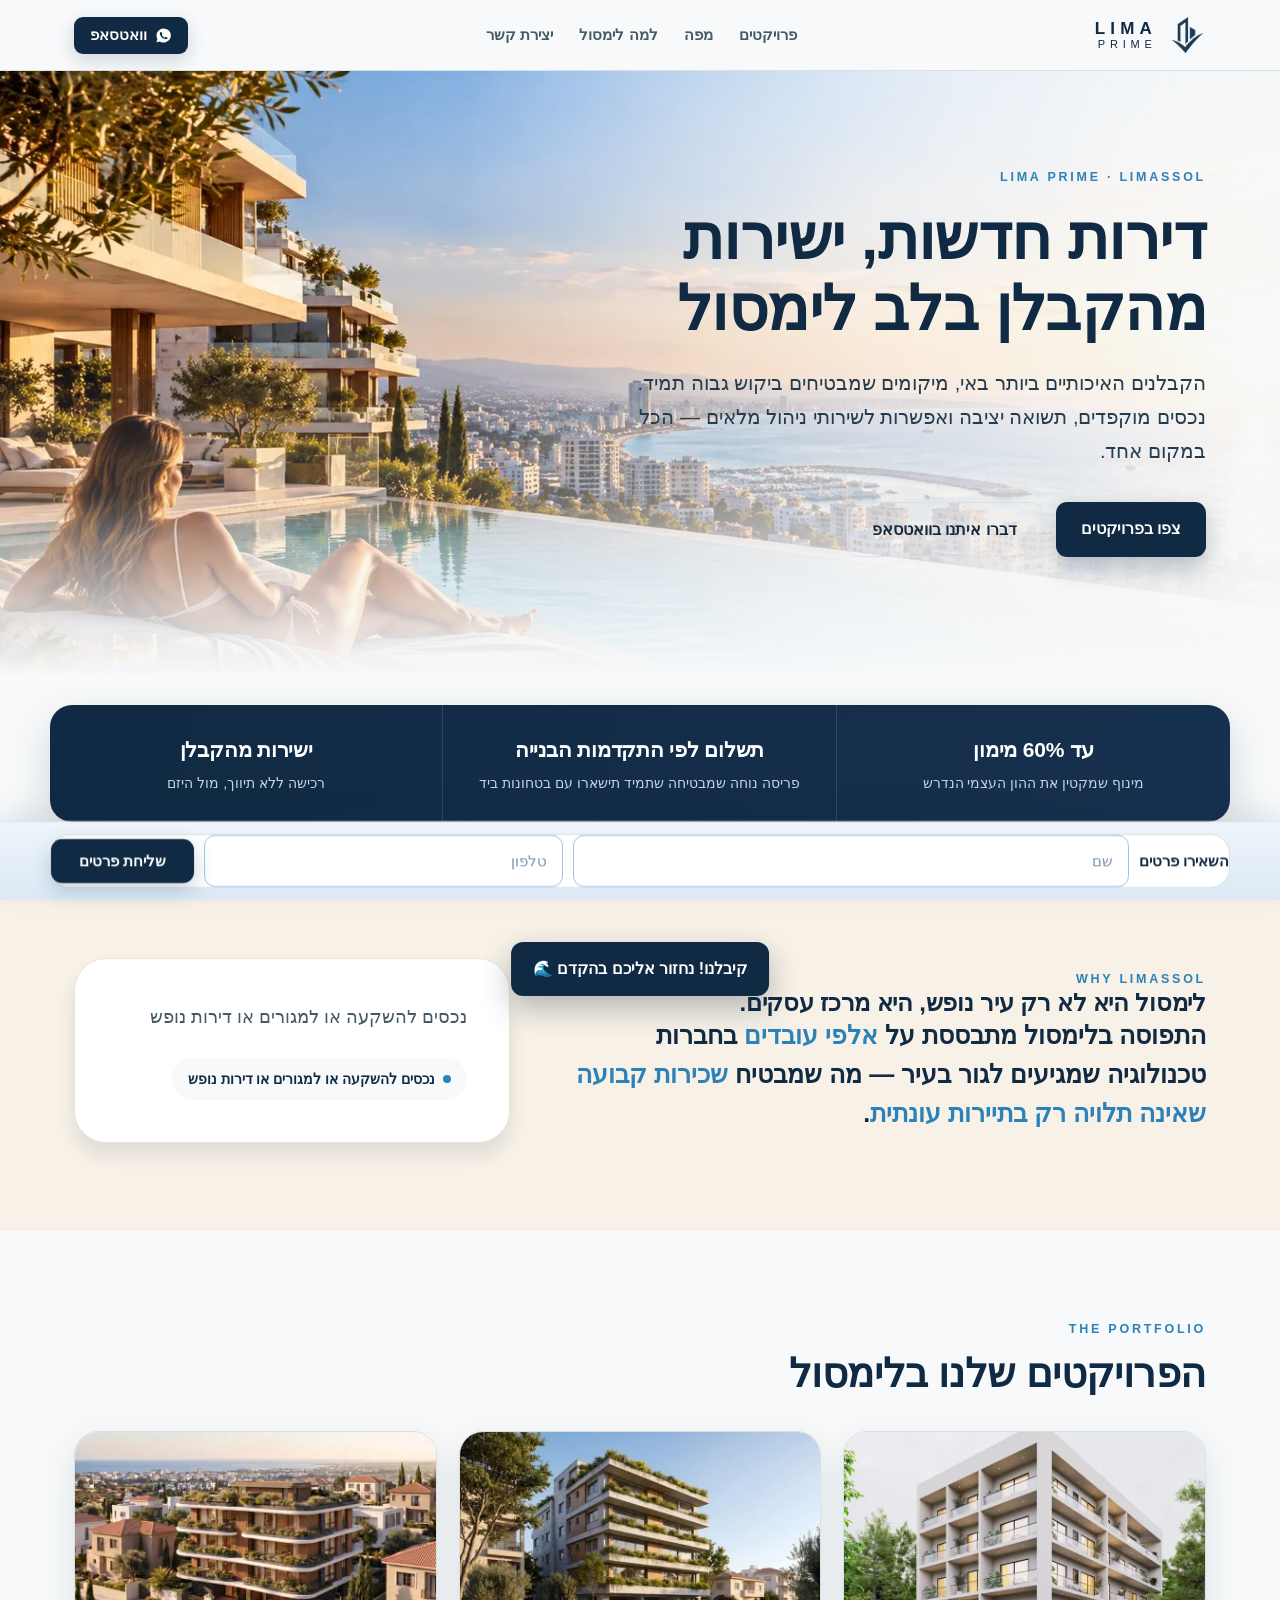
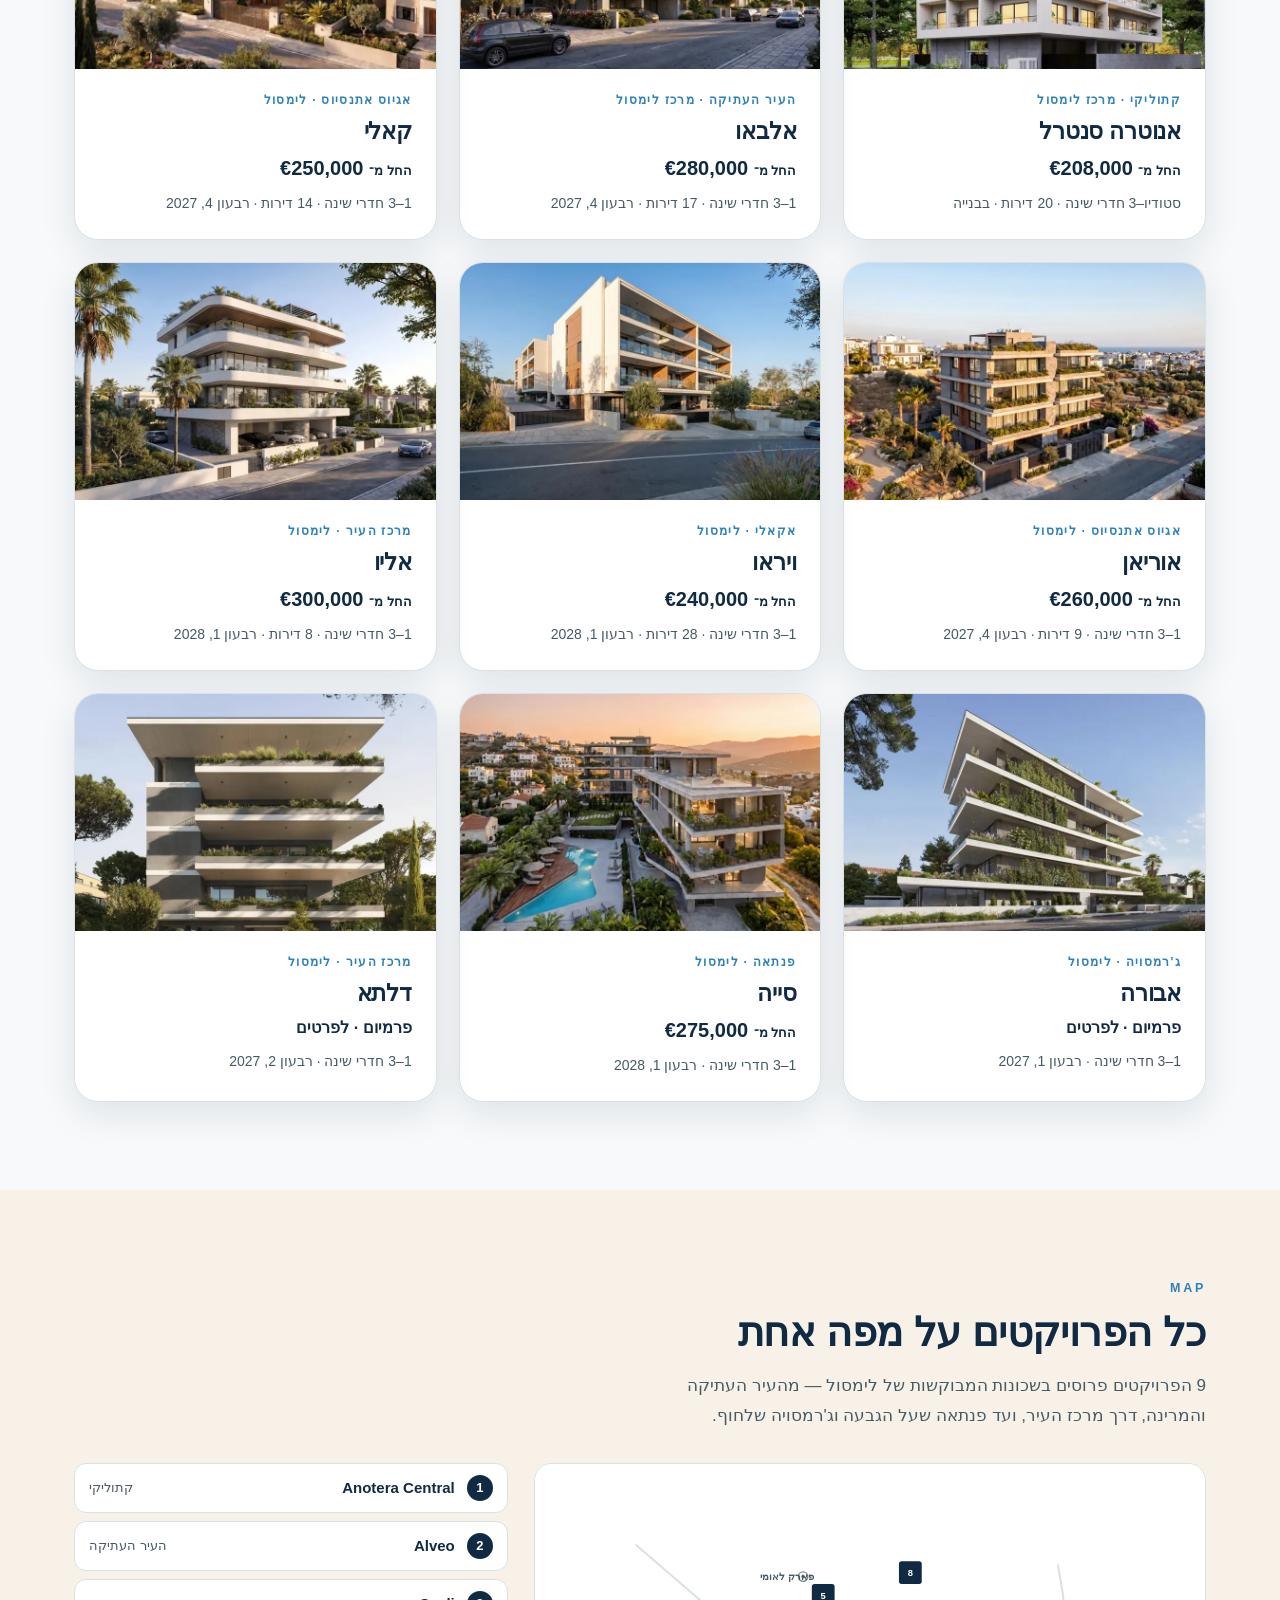
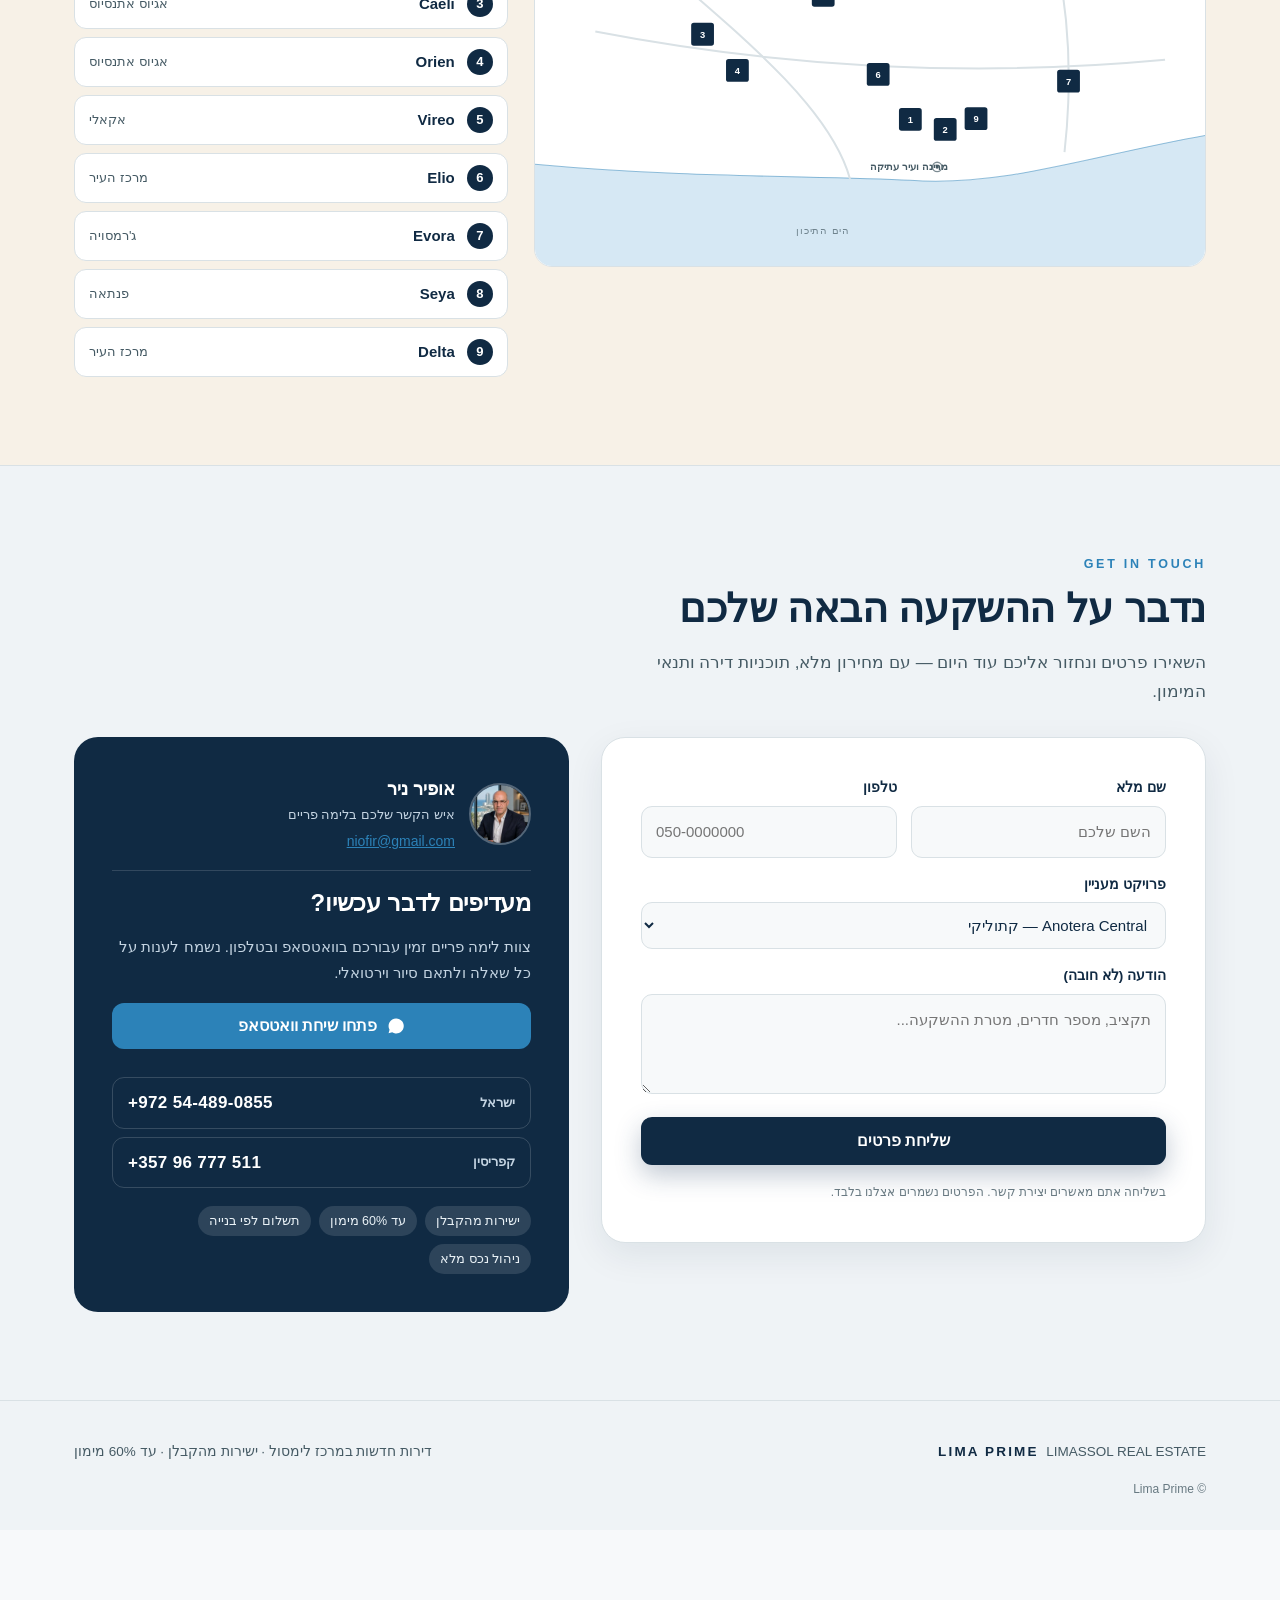
==== commit 87e5bb8d: "Contact section: white form card, solid navy sidebar, teal email (Figma) Co-Authored-By: Claude Opus" ====
--- a/index.html
+++ b/index.html
@@ -20,7 +20,7 @@
 <meta name="twitter:title" content="לימה פריים | דירות חדשות במרכז לימסול">
 <meta name="twitter:description" content="דירות חדשות ישירות מהקבלן במרכז לימסול — 9 פרויקטים במיקומים מבוקשים, עד 60% מימון ותשואה יציבה. השאירו פרטים ונחזור אליכם.">
 <meta name="twitter:image" content="https://limaprime.com/assets/og.jpg">
-<link rel="stylesheet" href="/assets/style.css?v=1790489842">
+<link rel="stylesheet" href="/assets/style.css?v=1790490211">
 <script type="application/ld+json">[{"@context": "https://schema.org", "@type": "RealEstateAgent", "name": "Lima Prime", "url": "https://limaprime.com/", "image": "https://limaprime.com/assets/og.jpg", "logo": "https://limaprime.com/assets/logo.webp", "description": "דירות חדשות ישירות מהקבלן במרכז לימסול — 9 פרויקטים במיקומים מבוקשים, עד 60% מימון ותשואה יציבה. השאירו פרטים ונחזור אליכם.", "telephone": "+35796777511", "email": "niofir@gmail.com", "areaServed": {"@type": "City", "name": "Limassol", "address": {"@type": "PostalAddress", "addressCountry": "CY"}}}, {"@context": "https://schema.org", "@type": "ItemList", "itemListElement": [{"@type": "ListItem", "position": 1, "url": "https://limaprime.com/projects/anotera/", "name": "Anotera Central"}, {"@type": "ListItem", "position": 2, "url": "https://limaprime.com/projects/alveo/", "name": "Alveo"}, {"@type": "ListItem", "position": 3, "url": "https://limaprime.com/projects/caeli/", "name": "Caeli"}, {"@type": "ListItem", "position": 4, "url": "https://limaprime.com/projects/orien/", "name": "Orien"}, {"@type": "ListItem", "position": 5, "url": "https://limaprime.com/projects/vireo/", "name": "Vireo"}, {"@type": "ListItem", "position": 6, "url": "https://limaprime.com/projects/elio/", "name": "Elio"}, {"@type": "ListItem", "position": 7, "url": "https://limaprime.com/projects/evora/", "name": "Evora"}, {"@type": "ListItem", "position": 8, "url": "https://limaprime.com/projects/seya/", "name": "Seya"}, {"@type": "ListItem", "position": 9, "url": "https://limaprime.com/projects/delta/", "name": "Delta"}]}]</script>
 </head>
 <body>
@@ -177,6 +177,6 @@
  </div>
 </div>
 <div class="toast" id="toast">קיבלנו! נחזור אליכם בהקדם 🌊</div>
-<script src="/assets/app.js?v=1790489842" defer></script>
+<script src="/assets/app.js?v=1790490211" defer></script>
 </body>
 </html>
--- a/assets/style.css
+++ b/assets/style.css
@@ -162,6 +162,7 @@
 
 /* contact */
 .contact{background:var(--surface-2);border-top:1px solid var(--line)}
+.contact form{background:var(--lp-bg-surface);border:1px solid var(--lp-border);border-radius:24px;padding:39px;box-shadow:0 12px 36px rgb(16 42 67/.08);align-self:start}
 .contact-grid{display:grid;grid-template-columns:1.1fr .9fr;gap:32px;margin-top:30px}
 form{background:var(--surface);border:1px solid var(--line);border-radius:20px;padding:30px}
 .field{margin-bottom:16px}
@@ -169,7 +170,7 @@
 .field input,.field select,.field textarea{width:100%;padding:13px 14px;border:1px solid var(--line);border-radius:11px;background:var(--ground);color:var(--ink);font:inherit;font-size:15px}
 .field input:focus,.field select:focus,.field textarea:focus{outline:2px solid var(--teal);outline-offset:1px;border-color:transparent}
 .form-row{display:grid;grid-template-columns:1fr 1fr;gap:14px}
-.side-panel{background:linear-gradient(160deg,var(--brand),#16304f);border-radius:20px;padding:32px;color:#eaf2f7;display:flex;flex-direction:column;gap:18px}
+.side-panel{background:var(--brand);border-radius:24px;padding:38px;color:#eaf2f7;display:flex;flex-direction:column;gap:18px}
 .side-panel h3{color:#fff;font-size:24px}
 .side-panel p{color:#c4d4e2;font-size:15px;line-height:1.7}
 .side-panel .phones{display:flex;flex-direction:column;gap:8px}
@@ -183,7 +184,7 @@
 .side-panel .rep-info{display:flex;flex-direction:column;gap:1px}
 .side-panel .rep-info b{color:#fff;font-size:18px}
 .side-panel .rep-info span{color:#c4d4e2;font-size:13px}
-.side-panel .rep-mail{color:#fff;font-size:14px;text-decoration:underline;direction:ltr;margin-top:3px;width:fit-content}
+.side-panel .rep-mail{color:var(--teal);font-size:14px;text-decoration:underline;direction:ltr;margin-top:3px;width:fit-content}
 .side-panel .rep-mail:hover{color:#dbe7f2}
 .trust-mini{display:flex;gap:8px;flex-wrap:wrap}
 .trust-mini span{font-size:12.5px;background:rgb(255 255 255/.12);padding:5px 11px;border-radius:999px}
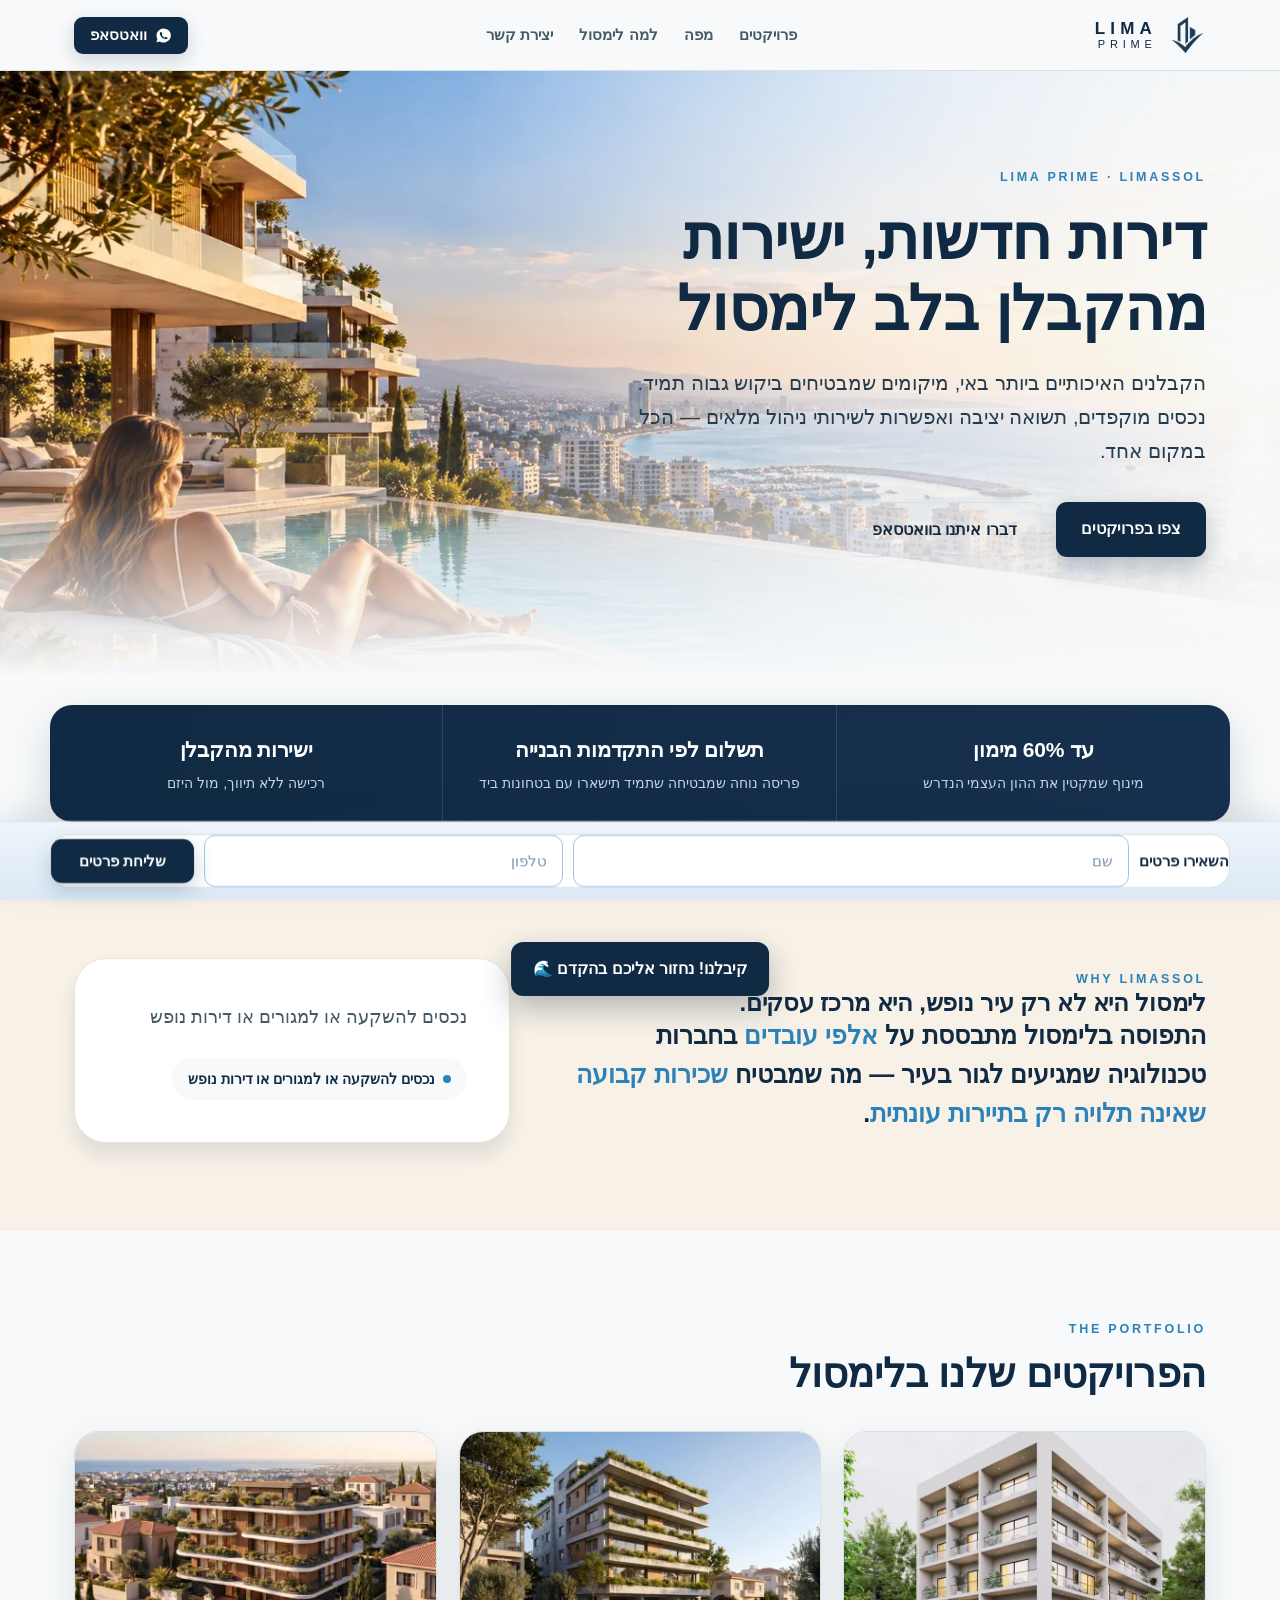
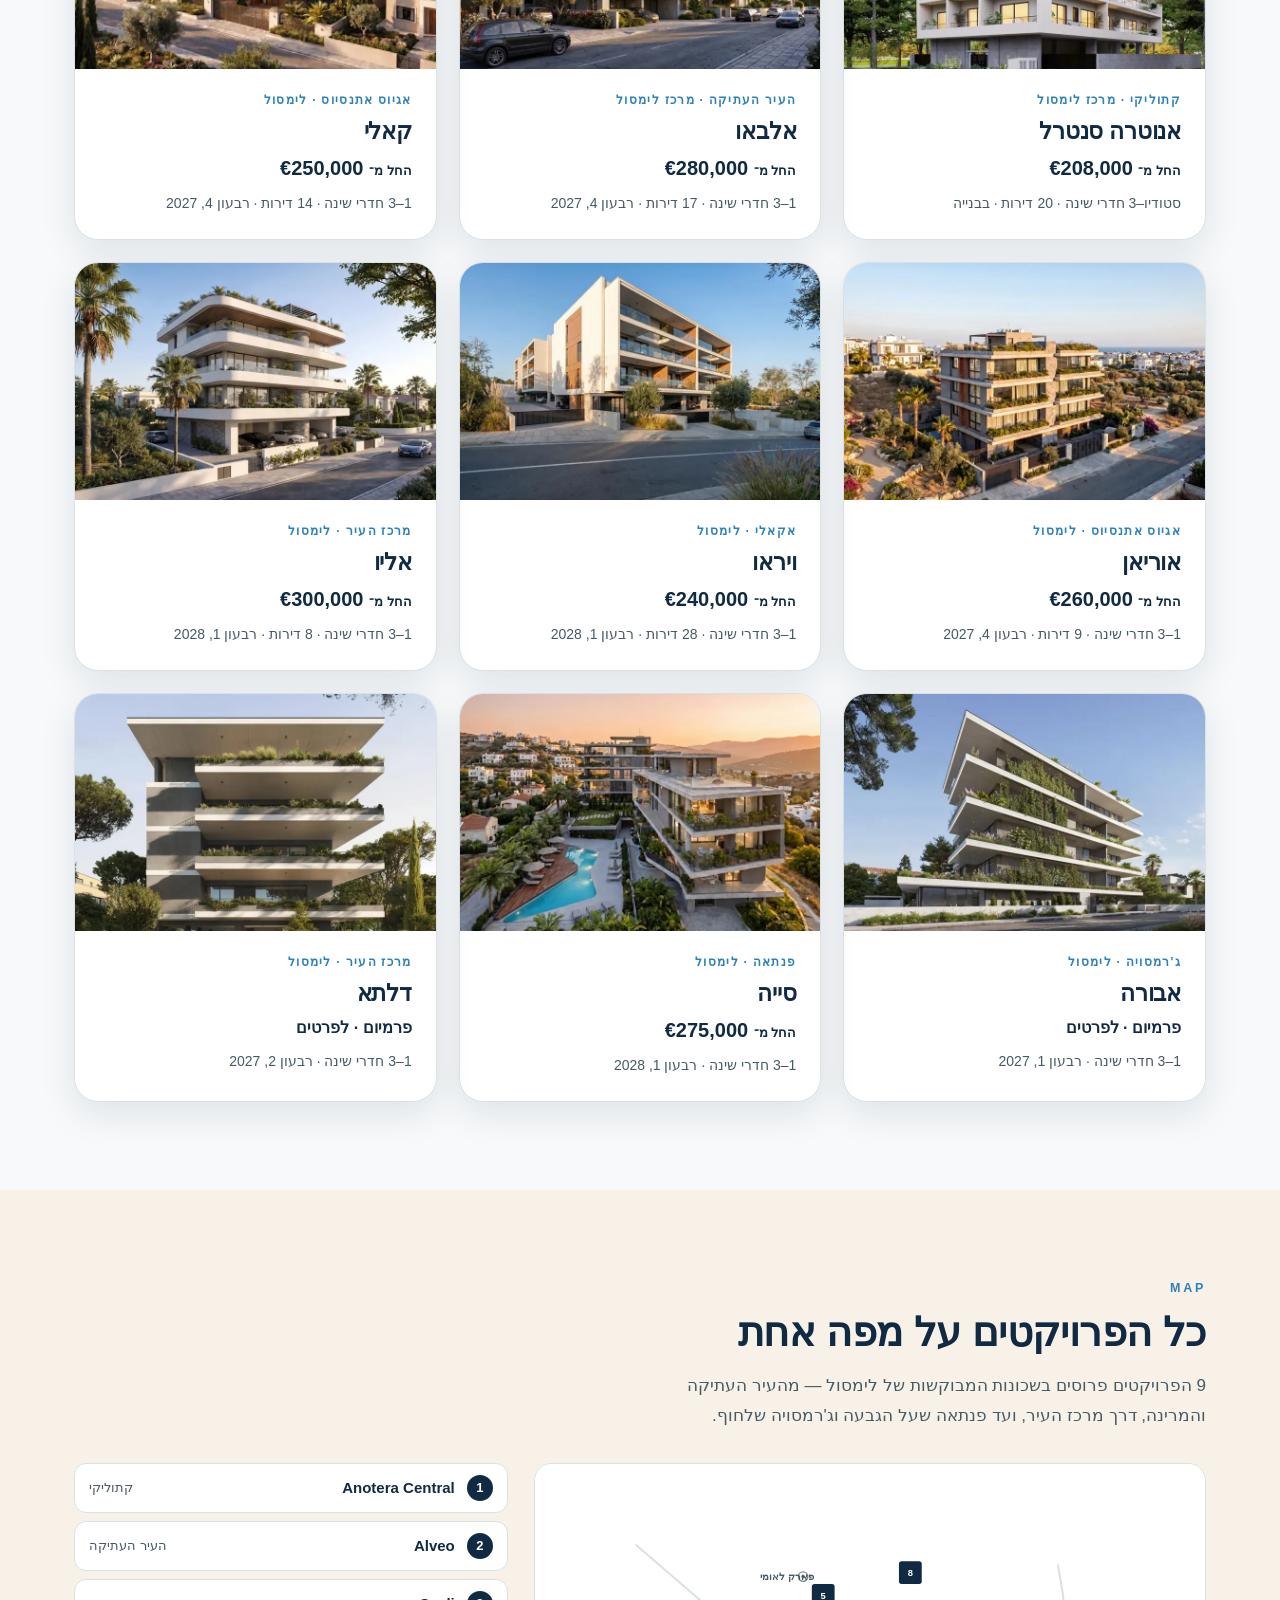
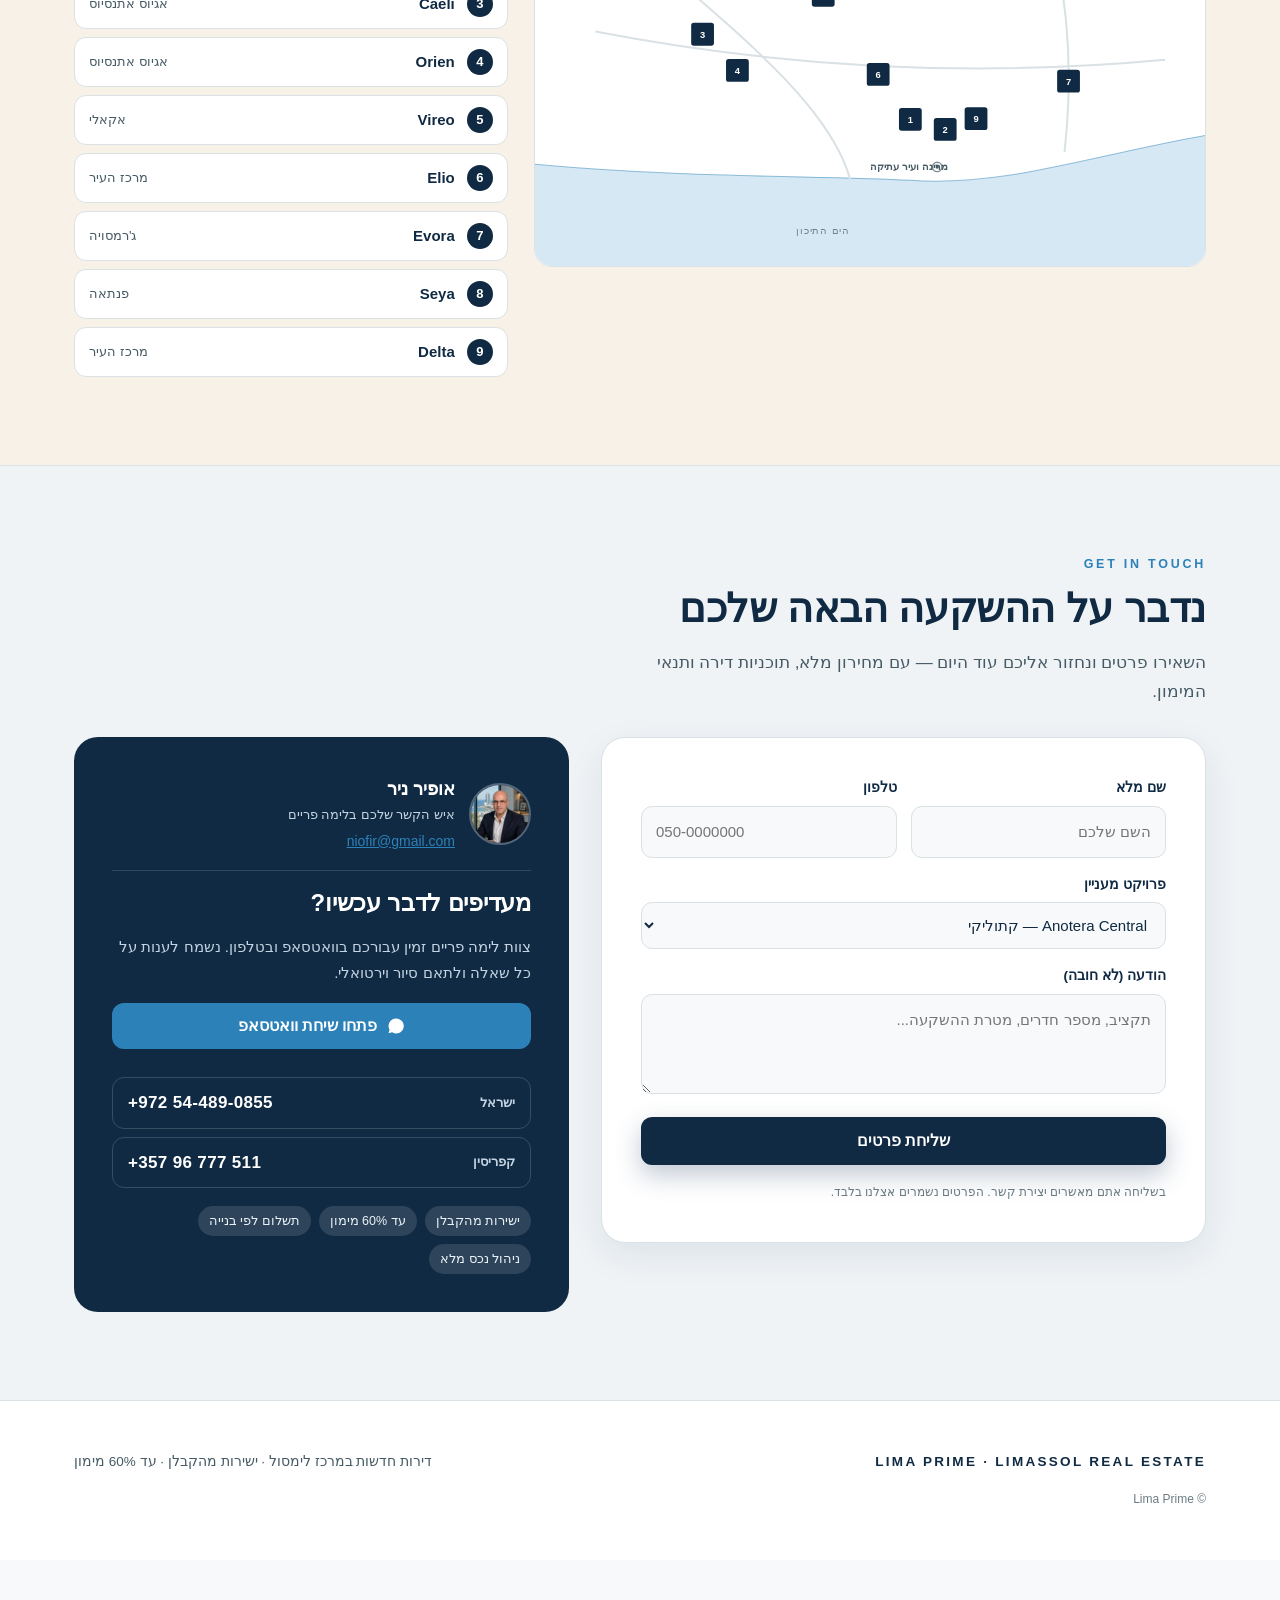
==== commit 94e255fa: "Footer: white bg, padding 50, single navy brand line (Figma) Co-Authored-By: Claude Opus 4.8 <norepl" ====
--- a/index.html
+++ b/index.html
@@ -20,7 +20,7 @@
 <meta name="twitter:title" content="לימה פריים | דירות חדשות במרכז לימסול">
 <meta name="twitter:description" content="דירות חדשות ישירות מהקבלן במרכז לימסול — 9 פרויקטים במיקומים מבוקשים, עד 60% מימון ותשואה יציבה. השאירו פרטים ונחזור אליכם.">
 <meta name="twitter:image" content="https://limaprime.com/assets/og.jpg">
-<link rel="stylesheet" href="/assets/style.css?v=1790490211">
+<link rel="stylesheet" href="/assets/style.css?v=1790490974">
 <script type="application/ld+json">[{"@context": "https://schema.org", "@type": "RealEstateAgent", "name": "Lima Prime", "url": "https://limaprime.com/", "image": "https://limaprime.com/assets/og.jpg", "logo": "https://limaprime.com/assets/logo.webp", "description": "דירות חדשות ישירות מהקבלן במרכז לימסול — 9 פרויקטים במיקומים מבוקשים, עד 60% מימון ותשואה יציבה. השאירו פרטים ונחזור אליכם.", "telephone": "+35796777511", "email": "niofir@gmail.com", "areaServed": {"@type": "City", "name": "Limassol", "address": {"@type": "PostalAddress", "addressCountry": "CY"}}}, {"@context": "https://schema.org", "@type": "ItemList", "itemListElement": [{"@type": "ListItem", "position": 1, "url": "https://limaprime.com/projects/anotera/", "name": "Anotera Central"}, {"@type": "ListItem", "position": 2, "url": "https://limaprime.com/projects/alveo/", "name": "Alveo"}, {"@type": "ListItem", "position": 3, "url": "https://limaprime.com/projects/caeli/", "name": "Caeli"}, {"@type": "ListItem", "position": 4, "url": "https://limaprime.com/projects/orien/", "name": "Orien"}, {"@type": "ListItem", "position": 5, "url": "https://limaprime.com/projects/vireo/", "name": "Vireo"}, {"@type": "ListItem", "position": 6, "url": "https://limaprime.com/projects/elio/", "name": "Elio"}, {"@type": "ListItem", "position": 7, "url": "https://limaprime.com/projects/evora/", "name": "Evora"}, {"@type": "ListItem", "position": 8, "url": "https://limaprime.com/projects/seya/", "name": "Seya"}, {"@type": "ListItem", "position": 9, "url": "https://limaprime.com/projects/delta/", "name": "Delta"}]}]</script>
 </head>
 <body>
@@ -157,7 +157,7 @@
 </section>
 <footer>
  <div class="wrap foot">
-  <div class="wm lat" style="direction:ltr"><b style="color:var(--brand-ink);letter-spacing:.16em;font-weight:800">LIMA PRIME</b> &nbsp;<span style="color:var(--muted)">LIMASSOL REAL ESTATE</span></div>
+  <div class="wm lat" style="direction:ltr"><b style="color:var(--brand-ink);letter-spacing:.17em;font-weight:800">LIMA PRIME · LIMASSOL REAL ESTATE</b></div>
   <div>דירות חדשות במרכז לימסול · ישירות מהקבלן · עד 60% מימון</div>
  </div>
  <div class="wrap pixnote">© Lima Prime</div>
@@ -177,6 +177,6 @@
  </div>
 </div>
 <div class="toast" id="toast">קיבלנו! נחזור אליכם בהקדם 🌊</div>
-<script src="/assets/app.js?v=1790490211" defer></script>
+<script src="/assets/app.js?v=1790490974" defer></script>
 </body>
 </html>
--- a/assets/style.css
+++ b/assets/style.css
@@ -189,7 +189,7 @@
 .trust-mini{display:flex;gap:8px;flex-wrap:wrap}
 .trust-mini span{font-size:12.5px;background:rgb(255 255 255/.12);padding:5px 11px;border-radius:999px}
 
-footer{background:var(--surface-2);border-top:1px solid var(--line);padding:40px 0 30px;color:var(--muted);font-size:13.5px}
+footer{background:var(--lp-bg-surface);border-top:1px solid var(--line);padding:50px 0;color:var(--muted);font-size:13.5px}
 .foot{display:flex;justify-content:space-between;gap:20px;flex-wrap:wrap;align-items:center}
 .pixnote{margin-top:18px;font-size:12px;color:var(--muted);opacity:.8}
 
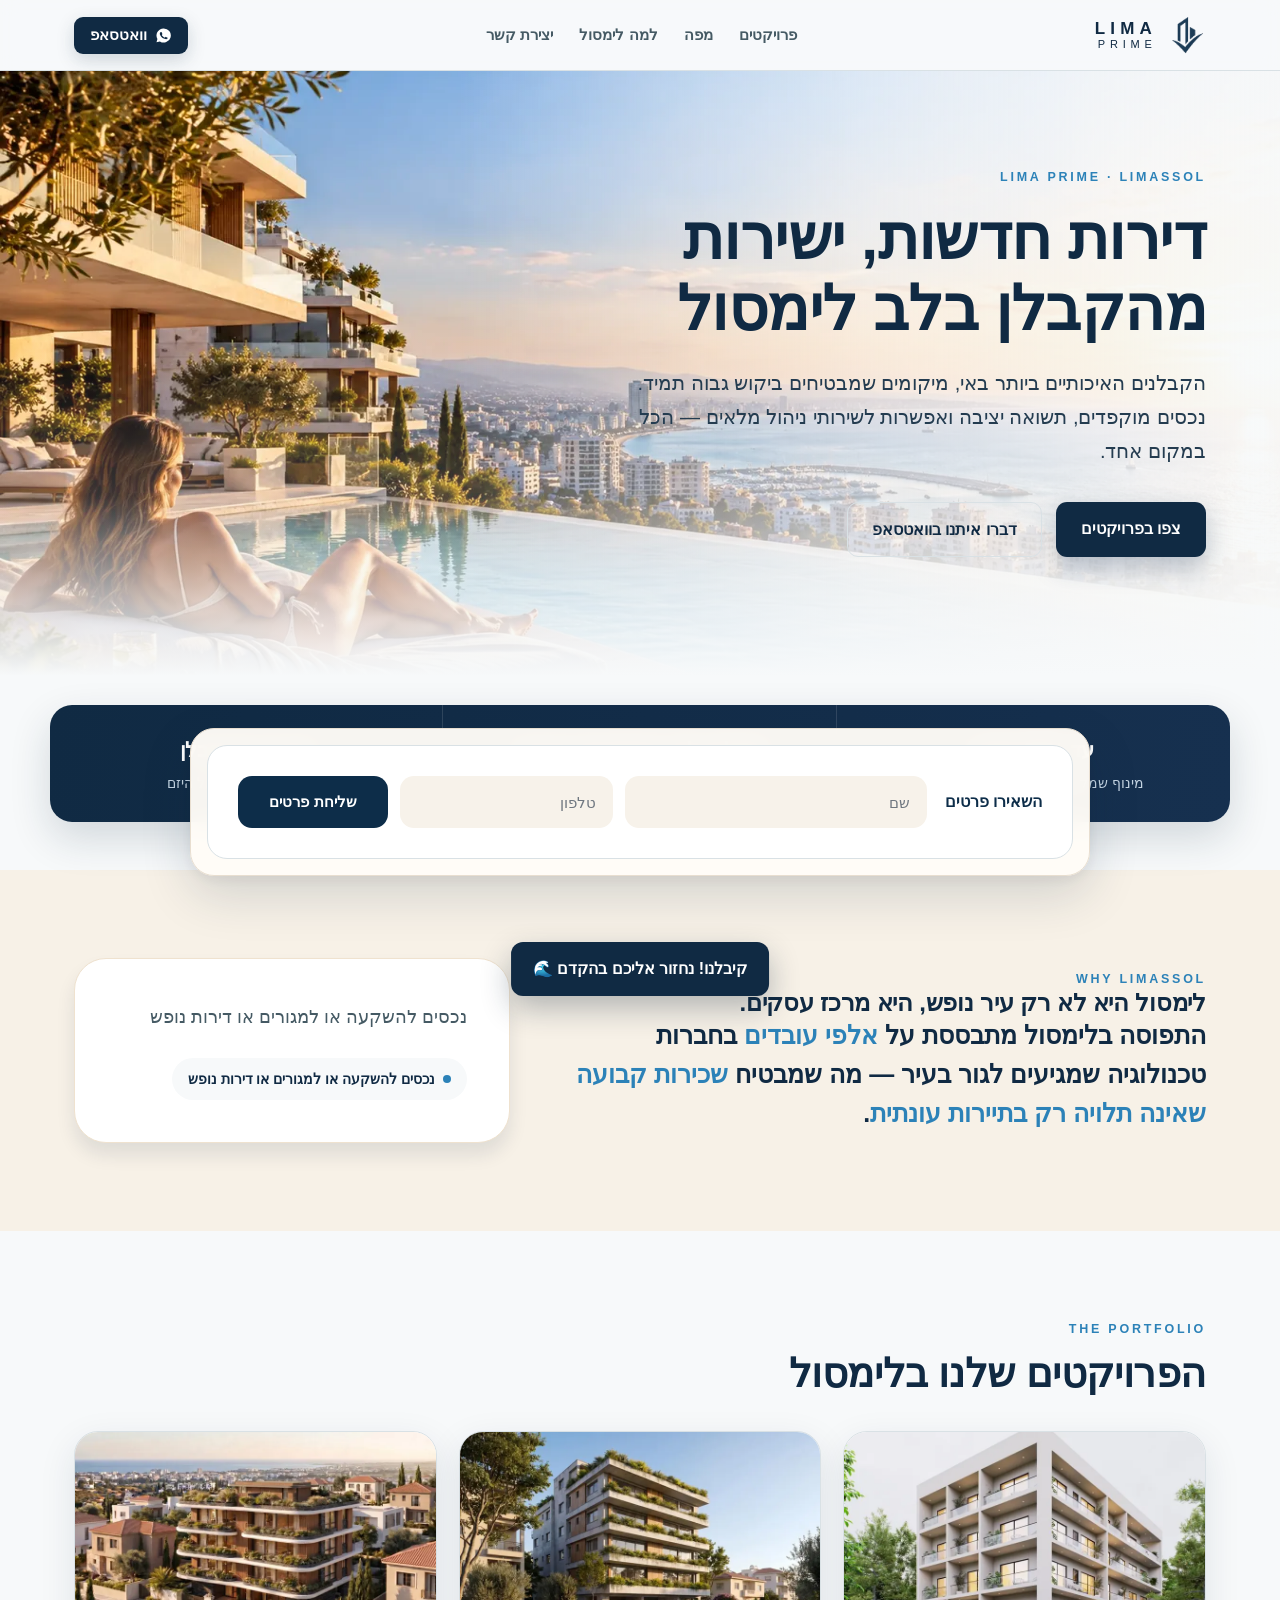
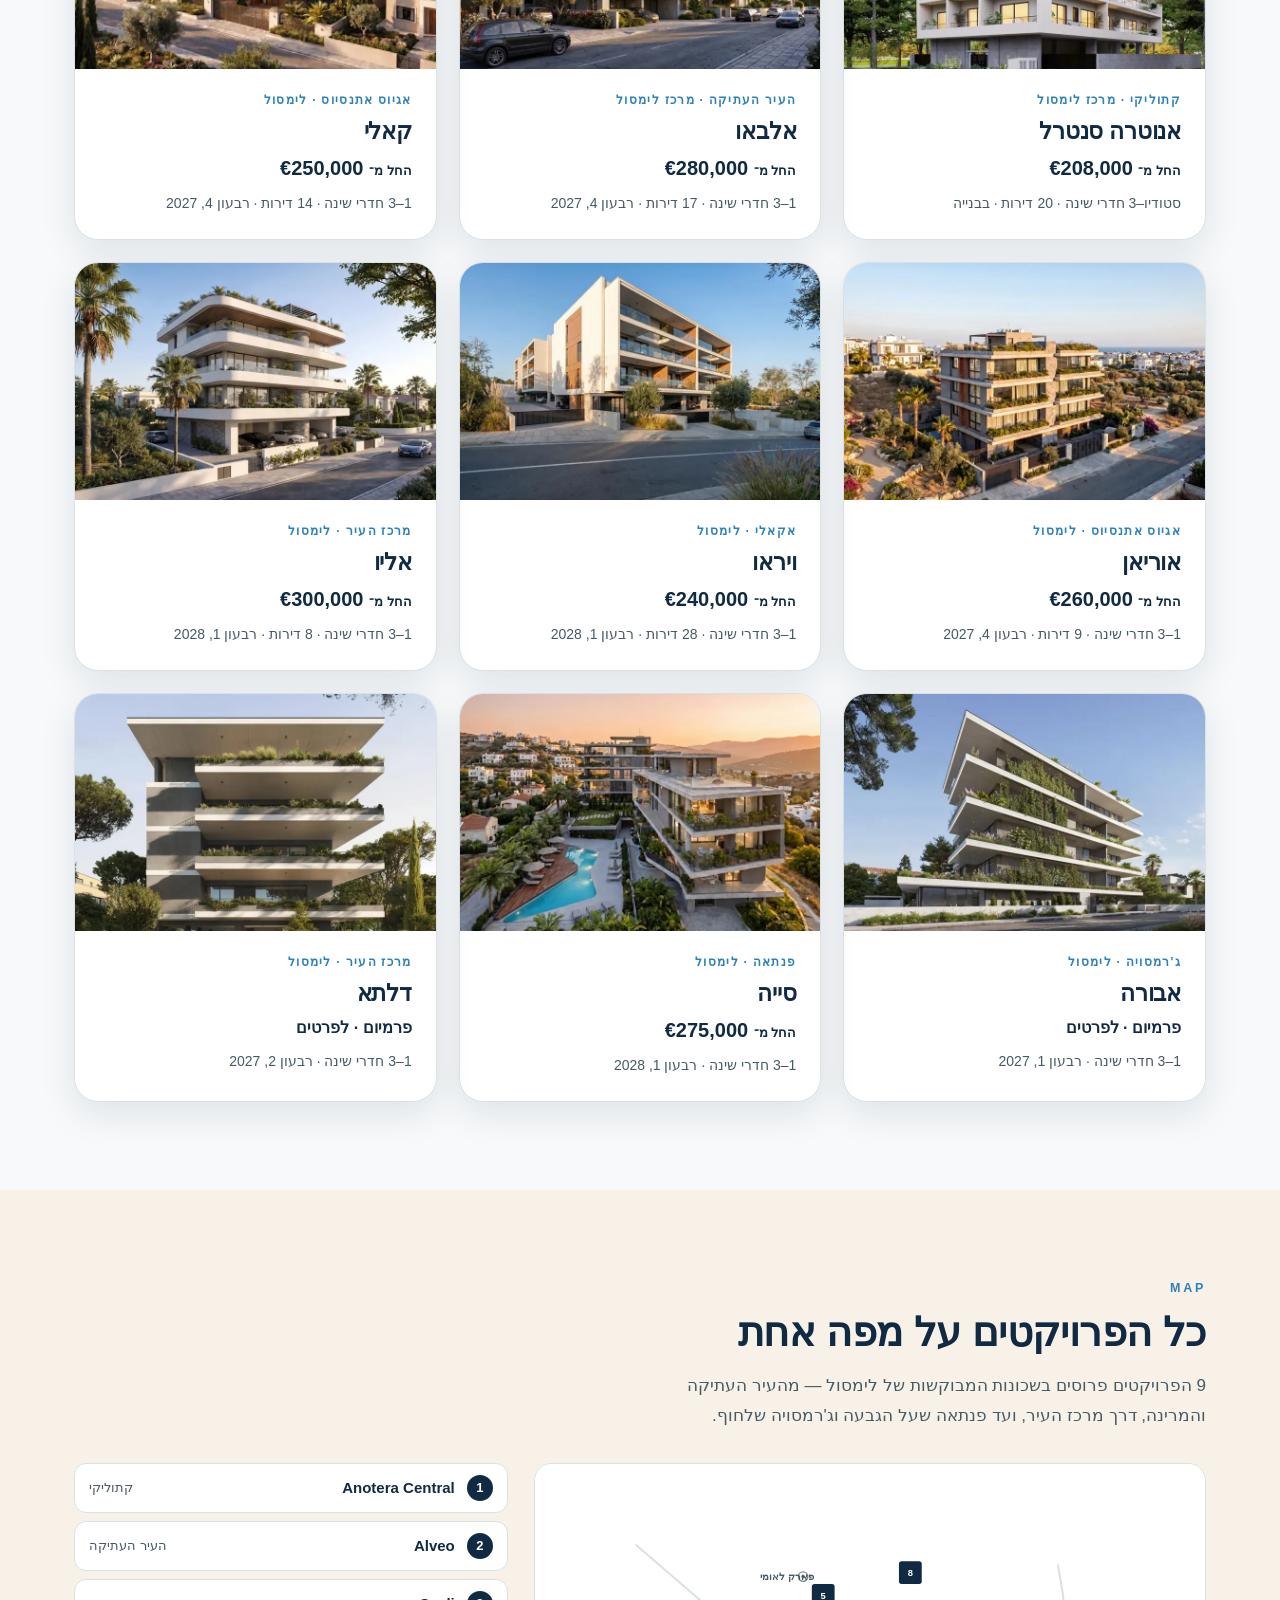
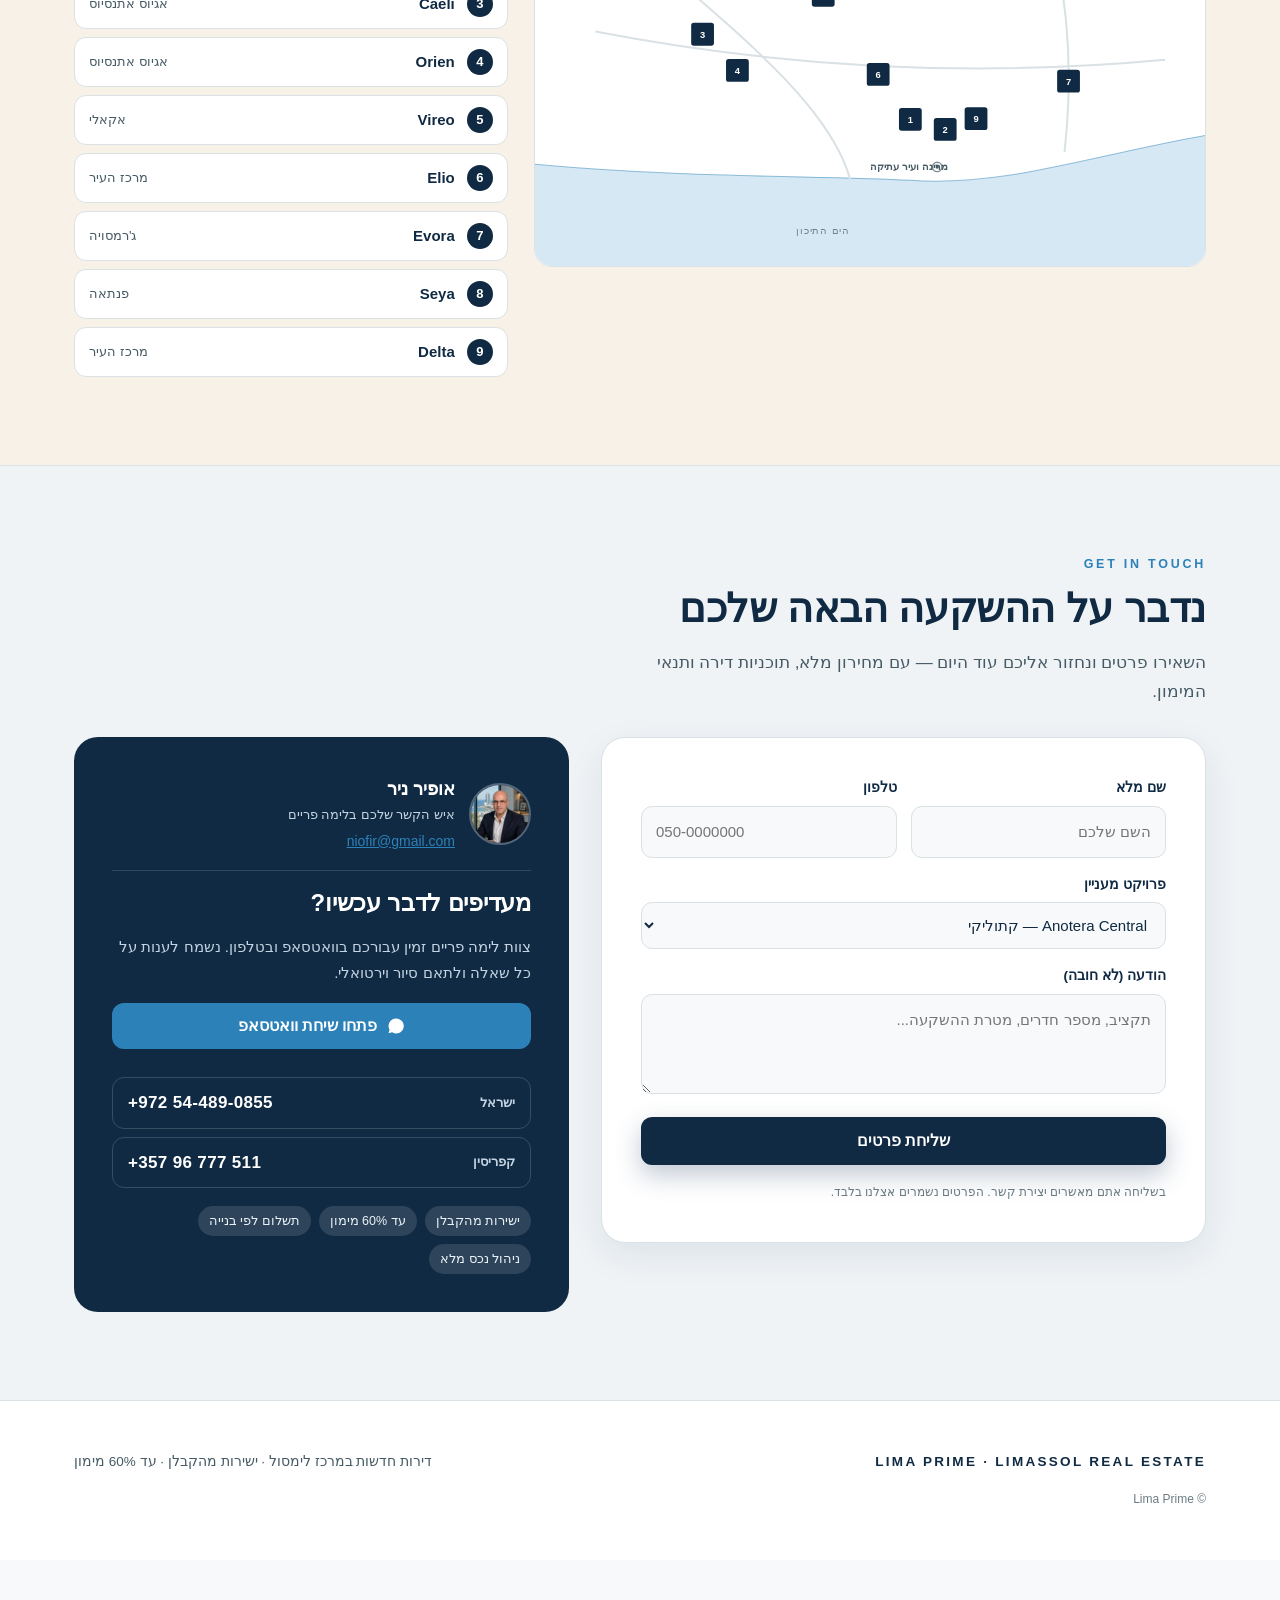
==== commit 79635d0b: "Redesign floating lead bar: premium centered card (900px, warm-white, beige fields, navy button) + m" ====
--- a/index.html
+++ b/index.html
@@ -20,7 +20,7 @@
 <meta name="twitter:title" content="לימה פריים | דירות חדשות במרכז לימסול">
 <meta name="twitter:description" content="דירות חדשות ישירות מהקבלן במרכז לימסול — 9 פרויקטים במיקומים מבוקשים, עד 60% מימון ותשואה יציבה. השאירו פרטים ונחזור אליכם.">
 <meta name="twitter:image" content="https://limaprime.com/assets/og.jpg">
-<link rel="stylesheet" href="/assets/style.css?v=1790490974">
+<link rel="stylesheet" href="/assets/style.css?v=1790491327">
 <script type="application/ld+json">[{"@context": "https://schema.org", "@type": "RealEstateAgent", "name": "Lima Prime", "url": "https://limaprime.com/", "image": "https://limaprime.com/assets/og.jpg", "logo": "https://limaprime.com/assets/logo.webp", "description": "דירות חדשות ישירות מהקבלן במרכז לימסול — 9 פרויקטים במיקומים מבוקשים, עד 60% מימון ותשואה יציבה. השאירו פרטים ונחזור אליכם.", "telephone": "+35796777511", "email": "niofir@gmail.com", "areaServed": {"@type": "City", "name": "Limassol", "address": {"@type": "PostalAddress", "addressCountry": "CY"}}}, {"@context": "https://schema.org", "@type": "ItemList", "itemListElement": [{"@type": "ListItem", "position": 1, "url": "https://limaprime.com/projects/anotera/", "name": "Anotera Central"}, {"@type": "ListItem", "position": 2, "url": "https://limaprime.com/projects/alveo/", "name": "Alveo"}, {"@type": "ListItem", "position": 3, "url": "https://limaprime.com/projects/caeli/", "name": "Caeli"}, {"@type": "ListItem", "position": 4, "url": "https://limaprime.com/projects/orien/", "name": "Orien"}, {"@type": "ListItem", "position": 5, "url": "https://limaprime.com/projects/vireo/", "name": "Vireo"}, {"@type": "ListItem", "position": 6, "url": "https://limaprime.com/projects/elio/", "name": "Elio"}, {"@type": "ListItem", "position": 7, "url": "https://limaprime.com/projects/evora/", "name": "Evora"}, {"@type": "ListItem", "position": 8, "url": "https://limaprime.com/projects/seya/", "name": "Seya"}, {"@type": "ListItem", "position": 9, "url": "https://limaprime.com/projects/delta/", "name": "Delta"}]}]</script>
 </head>
 <body>
@@ -177,6 +177,6 @@
  </div>
 </div>
 <div class="toast" id="toast">קיבלנו! נחזור אליכם בהקדם 🌊</div>
-<script src="/assets/app.js?v=1790490974" defer></script>
+<script src="/assets/app.js?v=1790491327" defer></script>
 </body>
 </html>
--- a/assets/style.css
+++ b/assets/style.css
@@ -245,28 +245,33 @@
  .map-legend li a:hover{transform:none}
 }
 
-/* ===== floating bottom lead bar ===== */
-.lead-bar{position:fixed;inset-inline:0;inset-block-end:0;z-index:90;background:linear-gradient(180deg,#EEF5FB,#DCE9F5);border-block-start:1px solid var(--line);box-shadow:0 -10px 30px rgb(20 41 60/.10);padding:12px 16px calc(12px + env(safe-area-inset-bottom));transform:translateY(130%);transition:transform .45s var(--ease-out);will-change:transform}
+/* ===== floating lead bar (premium card) ===== */
+.lead-bar{position:fixed;inset-block-end:24px;inset-inline:0;z-index:90;margin-inline:auto;width:calc(100% - 32px);max-width:900px;background:rgba(255,252,247,.97);-webkit-backdrop-filter:blur(10px);backdrop-filter:blur(10px);border:1px solid #E8DED0;border-radius:24px;box-shadow:0 18px 50px rgb(16 42 67/.16),0 4px 14px rgb(16 42 67/.06);padding:16px;transform:translateY(180%);transition:transform .5s var(--ease-out);will-change:transform}
 .lead-bar.in{transform:translateY(0)}
-.lead-bar form{max-width:var(--maxw);margin:0 auto;padding:0;display:flex;align-items:center;gap:10px}
-.lead-bar .lb-title{font-weight:800;color:var(--brand);font-size:15px;white-space:nowrap;flex:0 0 auto}
-.lead-bar input{padding:13px 15px;border:1px solid #9FC3E8;border-radius:11px;font:inherit;font-size:15px;background:#fff;color:var(--ink);text-align:right;-webkit-appearance:none;min-width:0;transition:border-color .18s ease,box-shadow .18s ease}
-.lead-bar input::placeholder{color:#7C96B0}
-.lead-bar input:focus{outline:none;border-color:var(--teal);box-shadow:0 0 0 3px rgb(79 166 216/.18)}
-.lead-bar .lb-name{flex:1.6 1 0}
+.lead-bar form{display:flex;align-items:center;gap:12px}
+.lead-bar .lb-title{font-weight:800;color:#0D2D49;font-size:15.5px;white-space:nowrap;padding-inline-end:6px;flex:0 0 auto}
+.lead-bar input{height:52px;padding:0 16px;border:1px solid transparent;border-radius:14px;font:inherit;font-size:15px;background:#F7F2EA;color:#0D2D49;text-align:right;-webkit-appearance:none;min-width:0;transition:border-color .18s ease,background .18s ease}
+.lead-bar input::placeholder{color:#6F7780}
+.lead-bar input:focus{outline:none;border-color:#2c82b8;background:#fff}
+.lead-bar .lb-name{flex:1.5 1 0}
 .lead-bar .lb-phone{flex:1 1 0}
-.lead-bar .lb-submit{flex:0 0 auto;background:var(--brand);color:#fff;border:0;padding:13px 28px;border-radius:11px;font-weight:800;font-size:15px;cursor:pointer;white-space:nowrap;box-shadow:0 8px 20px rgb(30 58 95/.22);transition:transform .16s var(--ease-out),box-shadow .2s ease,background .2s ease}
+.lead-bar .lb-submit{flex:0 0 auto;width:150px;height:52px;background:#0D2D49;color:#fff;border:0;border-radius:14px;font-weight:800;font-size:15px;cursor:pointer;transition:transform .16s var(--ease-out),box-shadow .2s ease}
 .lead-bar .lb-submit:active{transform:scale(.97)}
-.lead-bar .lb-submit:disabled{opacity:.6;cursor:default;box-shadow:none}
-@media(hover:hover) and (pointer:fine){.lead-bar .lb-submit:hover{transform:translateY(-1px);box-shadow:0 12px 26px rgb(30 58 95/.30)}}
-body.has-lead-bar{padding-block-end:84px}
-@media(max-width:600px){
- .lead-bar{padding:10px 14px calc(10px + env(safe-area-inset-bottom))}
- .lead-bar .lb-title{display:none}
- .lead-bar form{flex-wrap:wrap;gap:8px}
- .lead-bar .lb-name,.lead-bar .lb-phone,.lead-bar .lb-submit{flex:1 0 100%;max-width:100%}
- .lead-bar .lb-submit{padding:14px}
- body.has-lead-bar{padding-block-end:188px}
+.lead-bar .lb-submit:disabled{opacity:.6;cursor:default}
+@media(hover:hover) and (pointer:fine){.lead-bar .lb-submit:hover{transform:translateY(-1px);box-shadow:0 10px 24px rgb(13 45 73/.28)}}
+.lb-trigger{display:none}
+.lead-backdrop{position:fixed;inset:0;z-index:88;background:rgb(13 45 73/.42);opacity:0;visibility:hidden;transition:opacity .3s ease}
+body.has-lead-bar{padding-block-end:116px}
+@media(max-width:640px){
+ .lead-bar{inset-block-end:0;margin:0;width:100%;max-width:none;border-radius:24px 24px 0 0;border-inline:0;border-block-end:0;padding:14px 16px calc(16px + env(safe-area-inset-bottom));box-shadow:0 -14px 44px rgb(16 42 67/.18)}
+ .lead-bar .lb-trigger{display:block;width:100%;height:54px;background:#0D2D49;color:#fff;border:0;border-radius:14px;font-weight:800;font-size:16px;cursor:pointer}
+ .lead-bar form{display:none;flex-direction:column;gap:10px}
+ .lead-bar.open .lb-trigger{display:none}
+ .lead-bar.open form{display:flex}
+ .lead-bar .lb-title{display:block;text-align:right;font-size:17px;padding:2px 2px 6px}
+ .lead-bar input,.lead-bar .lb-submit{width:100%;flex:1 0 auto}
+ body.sheet-open .lead-backdrop{opacity:1;visibility:visible}
+ body.has-lead-bar{padding-block-end:88px}
 }
 @media(prefers-reduced-motion:reduce){
  .lead-bar{transition:opacity .3s ease;transform:none;opacity:0}
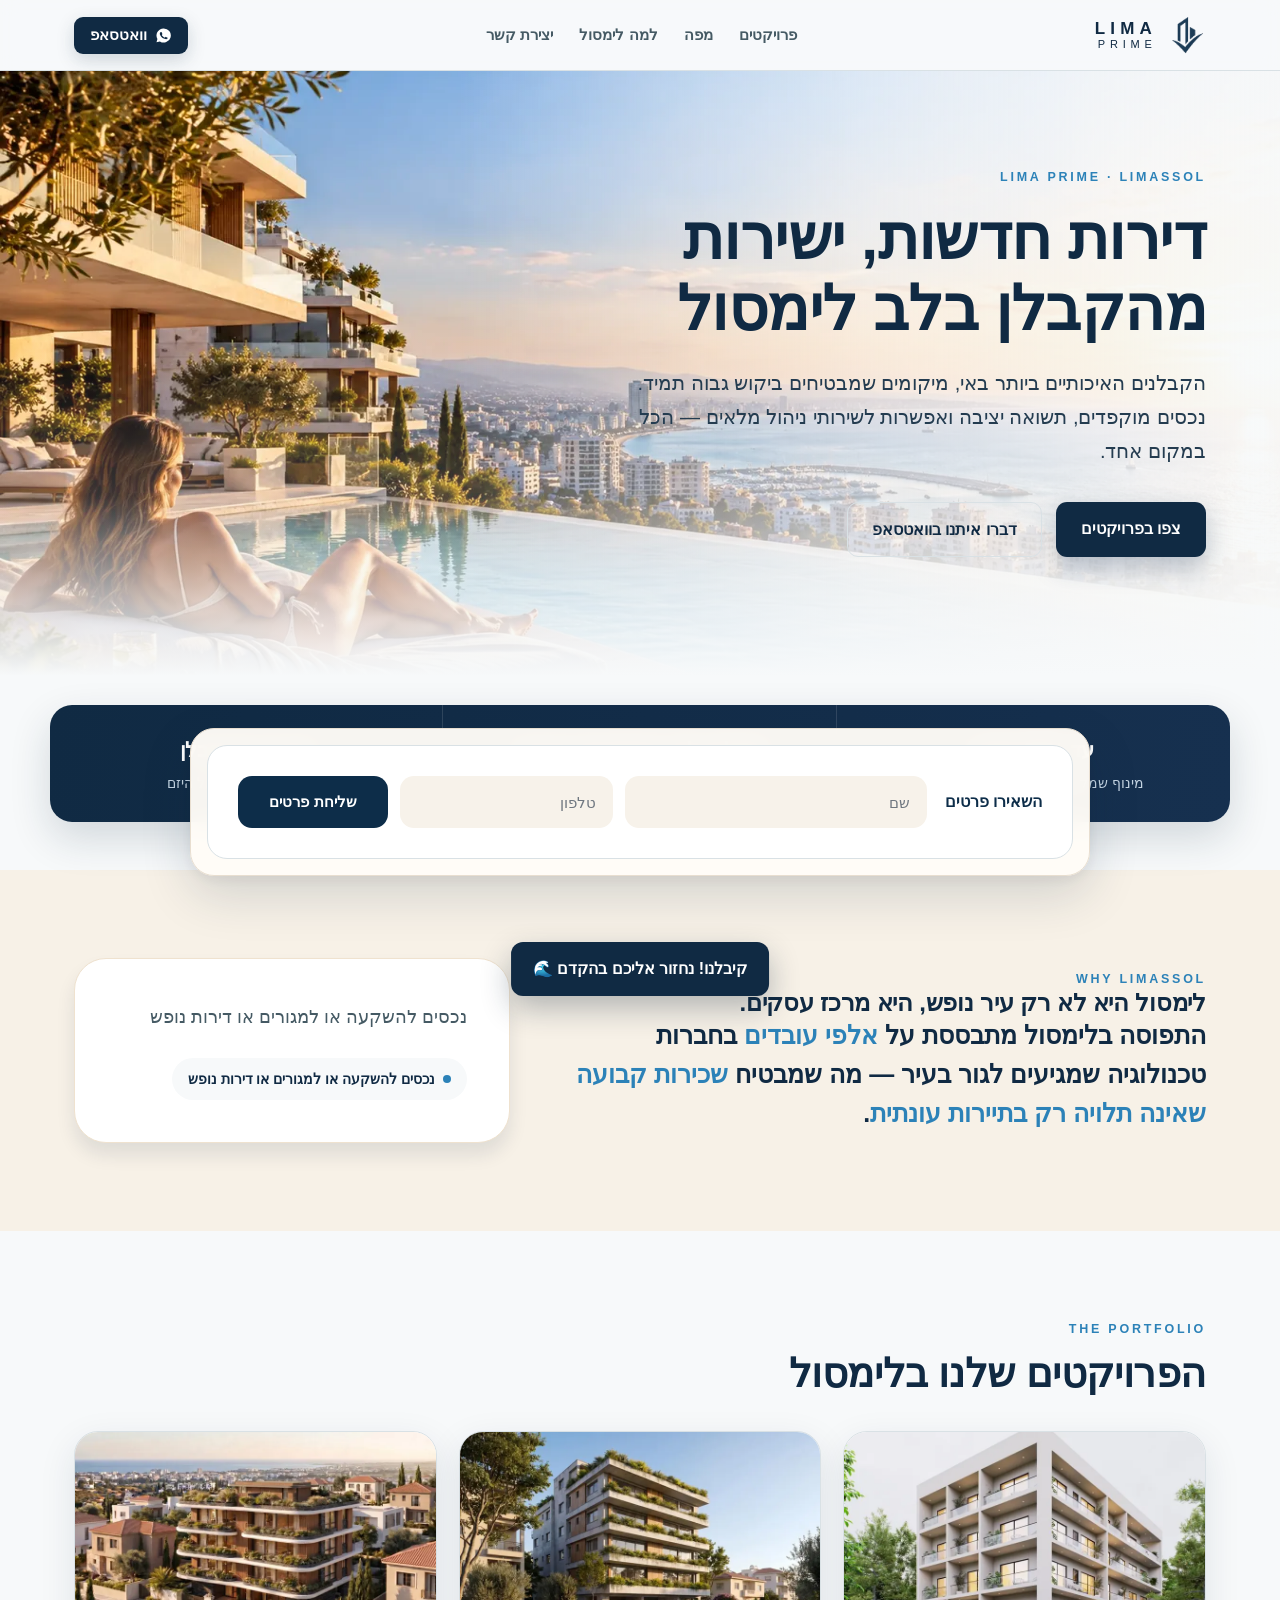
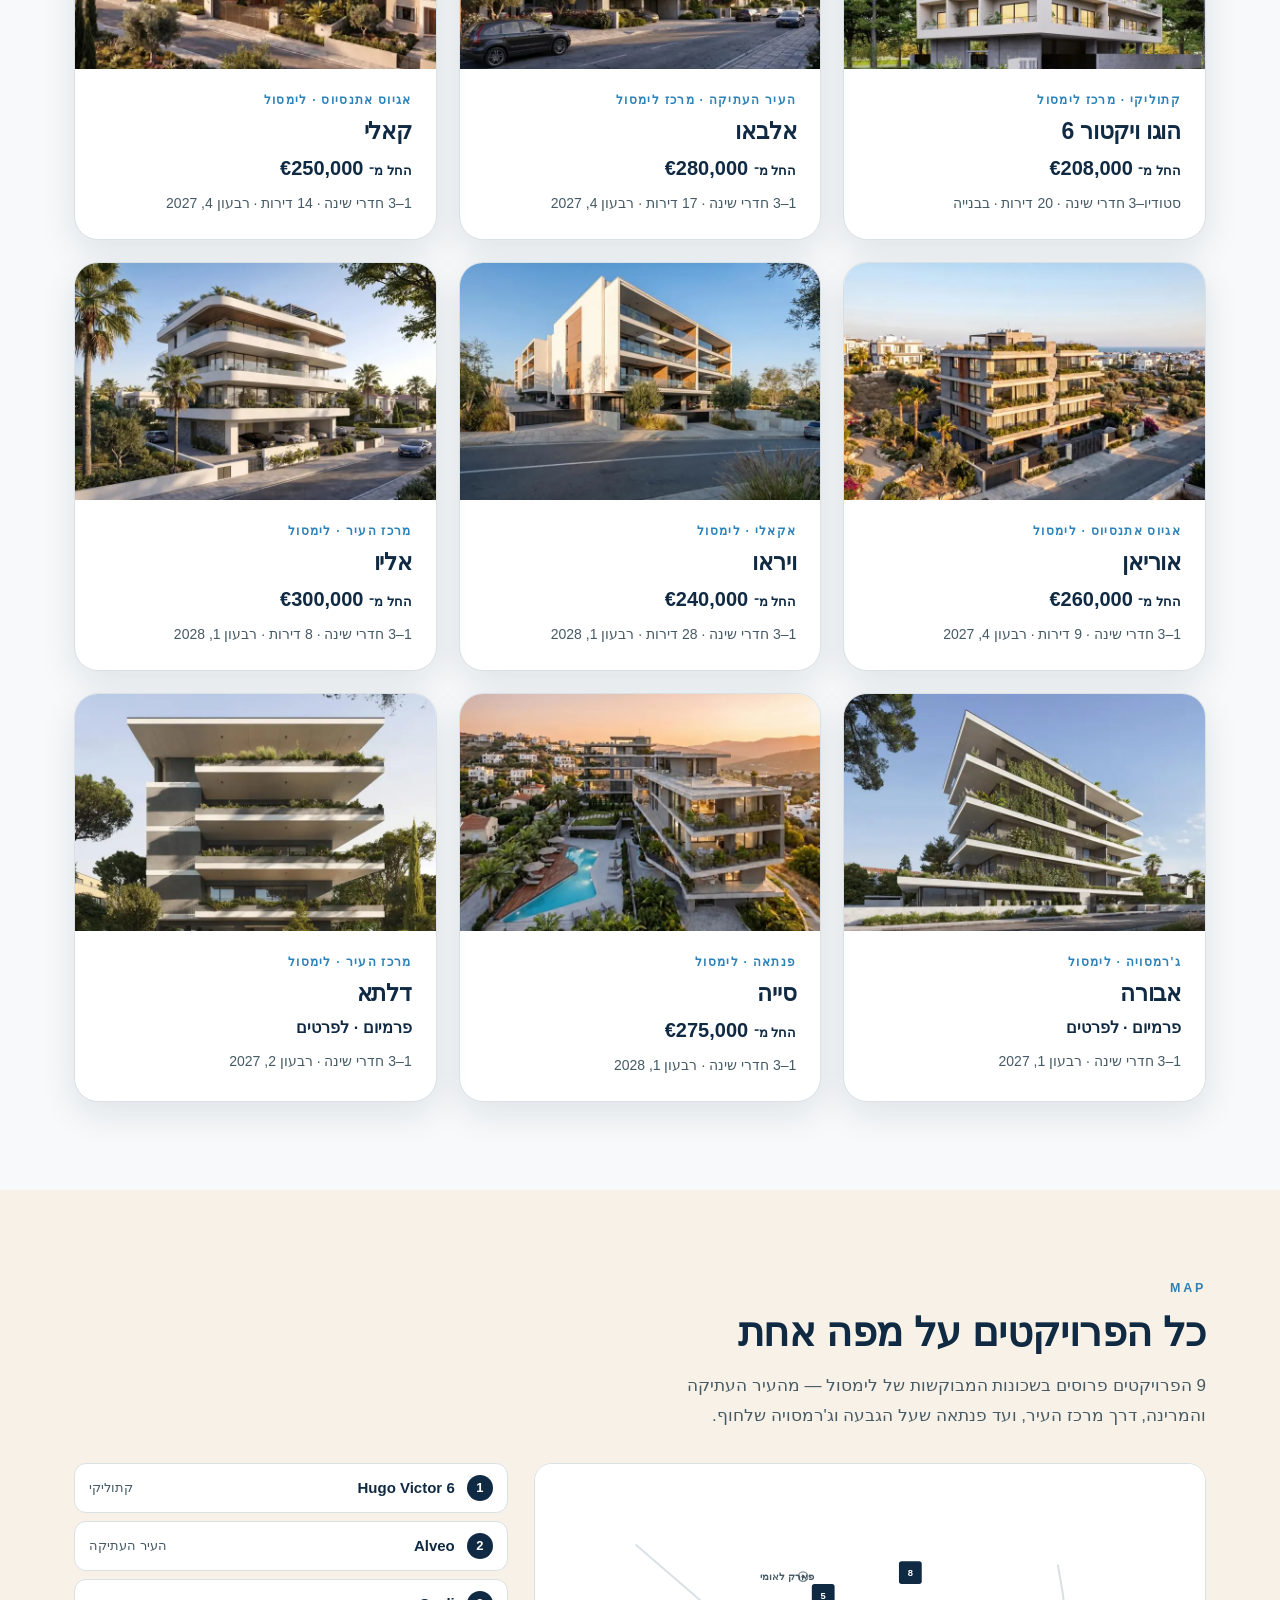
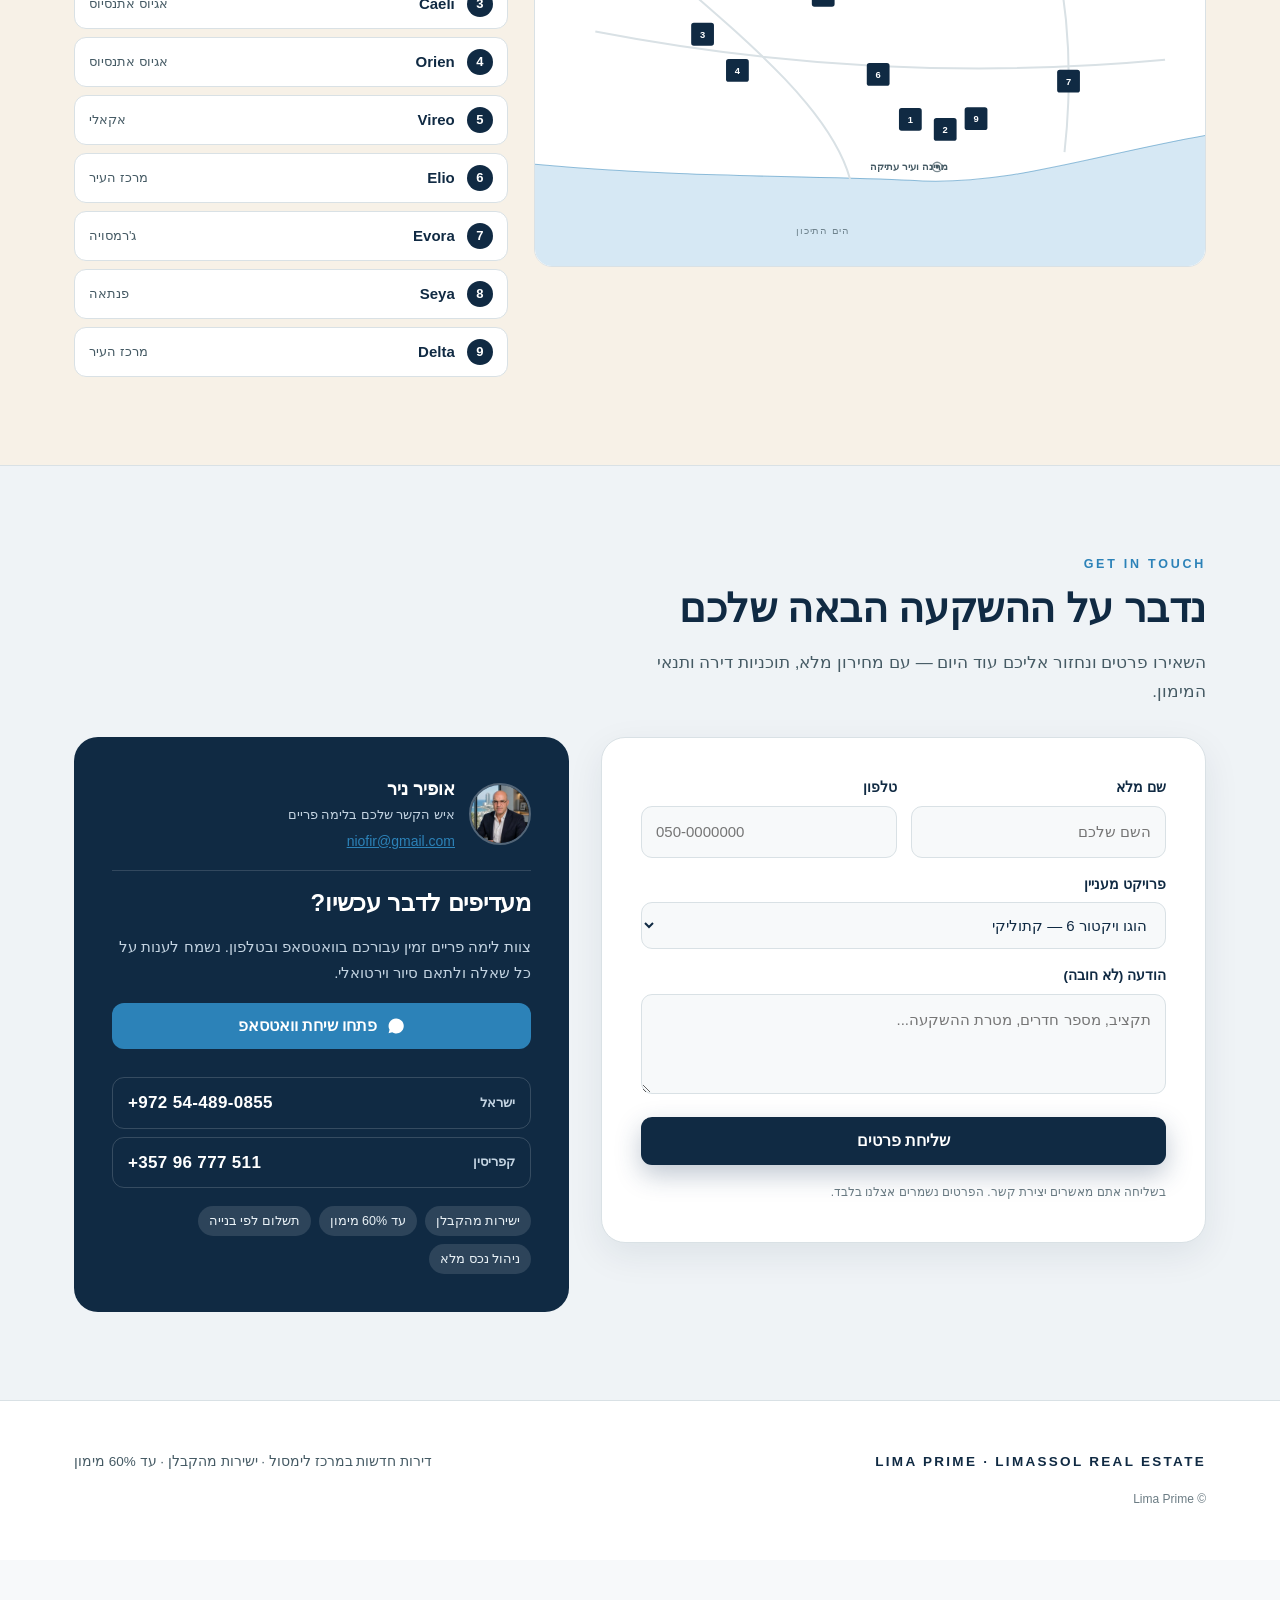
==== commit bc828905: "Rename Anotera Central project to Hugo Victor 6 (display name only, keep /anotera/ path) Co-Authored" ====
--- a/index.html
+++ b/index.html
@@ -20,8 +20,8 @@
 <meta name="twitter:title" content="לימה פריים | דירות חדשות במרכז לימסול">
 <meta name="twitter:description" content="דירות חדשות ישירות מהקבלן במרכז לימסול — 9 פרויקטים במיקומים מבוקשים, עד 60% מימון ותשואה יציבה. השאירו פרטים ונחזור אליכם.">
 <meta name="twitter:image" content="https://limaprime.com/assets/og.jpg">
-<link rel="stylesheet" href="/assets/style.css?v=1790491327">
-<script type="application/ld+json">[{"@context": "https://schema.org", "@type": "RealEstateAgent", "name": "Lima Prime", "url": "https://limaprime.com/", "image": "https://limaprime.com/assets/og.jpg", "logo": "https://limaprime.com/assets/logo.webp", "description": "דירות חדשות ישירות מהקבלן במרכז לימסול — 9 פרויקטים במיקומים מבוקשים, עד 60% מימון ותשואה יציבה. השאירו פרטים ונחזור אליכם.", "telephone": "+35796777511", "email": "niofir@gmail.com", "areaServed": {"@type": "City", "name": "Limassol", "address": {"@type": "PostalAddress", "addressCountry": "CY"}}}, {"@context": "https://schema.org", "@type": "ItemList", "itemListElement": [{"@type": "ListItem", "position": 1, "url": "https://limaprime.com/projects/anotera/", "name": "Anotera Central"}, {"@type": "ListItem", "position": 2, "url": "https://limaprime.com/projects/alveo/", "name": "Alveo"}, {"@type": "ListItem", "position": 3, "url": "https://limaprime.com/projects/caeli/", "name": "Caeli"}, {"@type": "ListItem", "position": 4, "url": "https://limaprime.com/projects/orien/", "name": "Orien"}, {"@type": "ListItem", "position": 5, "url": "https://limaprime.com/projects/vireo/", "name": "Vireo"}, {"@type": "ListItem", "position": 6, "url": "https://limaprime.com/projects/elio/", "name": "Elio"}, {"@type": "ListItem", "position": 7, "url": "https://limaprime.com/projects/evora/", "name": "Evora"}, {"@type": "ListItem", "position": 8, "url": "https://limaprime.com/projects/seya/", "name": "Seya"}, {"@type": "ListItem", "position": 9, "url": "https://limaprime.com/projects/delta/", "name": "Delta"}]}]</script>
+<link rel="stylesheet" href="/assets/style.css?v=1790502278">
+<script type="application/ld+json">[{"@context": "https://schema.org", "@type": "RealEstateAgent", "name": "Lima Prime", "url": "https://limaprime.com/", "image": "https://limaprime.com/assets/og.jpg", "logo": "https://limaprime.com/assets/logo.webp", "description": "דירות חדשות ישירות מהקבלן במרכז לימסול — 9 פרויקטים במיקומים מבוקשים, עד 60% מימון ותשואה יציבה. השאירו פרטים ונחזור אליכם.", "telephone": "+35796777511", "email": "niofir@gmail.com", "areaServed": {"@type": "City", "name": "Limassol", "address": {"@type": "PostalAddress", "addressCountry": "CY"}}}, {"@context": "https://schema.org", "@type": "ItemList", "itemListElement": [{"@type": "ListItem", "position": 1, "url": "https://limaprime.com/projects/anotera/", "name": "Hugo Victor 6"}, {"@type": "ListItem", "position": 2, "url": "https://limaprime.com/projects/alveo/", "name": "Alveo"}, {"@type": "ListItem", "position": 3, "url": "https://limaprime.com/projects/caeli/", "name": "Caeli"}, {"@type": "ListItem", "position": 4, "url": "https://limaprime.com/projects/orien/", "name": "Orien"}, {"@type": "ListItem", "position": 5, "url": "https://limaprime.com/projects/vireo/", "name": "Vireo"}, {"@type": "ListItem", "position": 6, "url": "https://limaprime.com/projects/elio/", "name": "Elio"}, {"@type": "ListItem", "position": 7, "url": "https://limaprime.com/projects/evora/", "name": "Evora"}, {"@type": "ListItem", "position": 8, "url": "https://limaprime.com/projects/seya/", "name": "Seya"}, {"@type": "ListItem", "position": 9, "url": "https://limaprime.com/projects/delta/", "name": "Delta"}]}]</script>
 </head>
 <body>
 <header>
@@ -70,7 +70,7 @@
 <section id="projects">
   <div class="wrap">
    <div class="sec-head"><div class="eyebrow">THE PORTFOLIO</div><h2>הפרויקטים שלנו בלימסול</h2></div>
-   <div class="grid-cards" id="cards"><a class="card reveal" href="/projects/anotera/"><div class="card-img"><img src="/assets/card-anotera.webp" alt="אנוטרה סנטרל — קתוליקי · מרכז לימסול" loading="lazy"></div><div class="card-body"><p class="card-loc">קתוליקי · מרכז לימסול</p><h3 class="card-title">אנוטרה סנטרל</h3><p class="card-price"><span class="pf">החל מ־</span> €208,000</p><p class="card-specs">סטודיו–3 חדרי שינה · 20 דירות · בבנייה</p></div></a>
+   <div class="grid-cards" id="cards"><a class="card reveal" href="/projects/anotera/"><div class="card-img"><img src="/assets/card-anotera.webp" alt="הוגו ויקטור 6 — קתוליקי · מרכז לימסול" loading="lazy"></div><div class="card-body"><p class="card-loc">קתוליקי · מרכז לימסול</p><h3 class="card-title">הוגו ויקטור 6</h3><p class="card-price"><span class="pf">החל מ־</span> €208,000</p><p class="card-specs">סטודיו–3 חדרי שינה · 20 דירות · בבנייה</p></div></a>
 <a class="card reveal" href="/projects/alveo/"><div class="card-img"><img src="/assets/card-alveo.webp" alt="אלבאו — העיר העתיקה · מרכז לימסול" loading="lazy"></div><div class="card-body"><p class="card-loc">העיר העתיקה · מרכז לימסול</p><h3 class="card-title">אלבאו</h3><p class="card-price"><span class="pf">החל מ־</span> €280,000</p><p class="card-specs">1–3 חדרי שינה · 17 דירות · רבעון 4, 2027</p></div></a>
 <a class="card reveal" href="/projects/caeli/"><div class="card-img"><img src="/assets/card-caeli.webp" alt="קאלי — אגיוס אתנסיוס · לימסול" loading="lazy"></div><div class="card-body"><p class="card-loc">אגיוס אתנסיוס · לימסול</p><h3 class="card-title">קאלי</h3><p class="card-price"><span class="pf">החל מ־</span> €250,000</p><p class="card-specs">1–3 חדרי שינה · 14 דירות · רבעון 4, 2027</p></div></a>
 <a class="card reveal" href="/projects/orien/"><div class="card-img"><img src="/assets/card-orien.webp" alt="אוריאן — אגיוס אתנסיוס · לימסול" loading="lazy"></div><div class="card-body"><p class="card-loc">אגיוס אתנסיוס · לימסול</p><h3 class="card-title">אוריאן</h3><p class="card-price"><span class="pf">החל מ־</span> €260,000</p><p class="card-specs">1–3 חדרי שינה · 9 דירות · רבעון 4, 2027</p></div></a>
@@ -98,7 +98,7 @@
      <g><circle class="refring" cx="400" cy="168" r="7"/><circle class="refdot" cx="400" cy="168" r="2.5"/><text class="map-lbl" x="416" y="173">פארק לאומי</text></g>
      <text class="map-sea" x="470" y="552">הים התיכון</text>
      <!-- pins -->
-     <a href="/projects/anotera/"><title>Anotera Central · קתוליקי</title><g transform="translate(560,405)"><g class="pinInner"><rect x="-17" y="-41" width="34" height="34" rx="4" style="fill:var(--brand)"/><text x="0" y="-19" text-anchor="middle" style="fill:#fff;font-weight:800;font-size:14px">1</text></g></g></a>
+     <a href="/projects/anotera/"><title>Hugo Victor 6 · קתוליקי</title><g transform="translate(560,405)"><g class="pinInner"><rect x="-17" y="-41" width="34" height="34" rx="4" style="fill:var(--brand)"/><text x="0" y="-19" text-anchor="middle" style="fill:#fff;font-weight:800;font-size:14px">1</text></g></g></a>
      <a href="/projects/alveo/"><title>Alveo · העיר העתיקה</title><g transform="translate(612,420)"><g class="pinInner"><rect x="-17" y="-41" width="34" height="34" rx="4" style="fill:var(--brand)"/><text x="0" y="-19" text-anchor="middle" style="fill:#fff;font-weight:800;font-size:14px">2</text></g></g></a>
      <a href="/projects/caeli/"><title>Caeli · אגיוס אתנסיוס</title><g transform="translate(250,278)"><g class="pinInner"><rect x="-17" y="-41" width="34" height="34" rx="4" style="fill:var(--brand)"/><text x="0" y="-19" text-anchor="middle" style="fill:#fff;font-weight:800;font-size:14px">3</text></g></g></a>
      <a href="/projects/orien/"><title>Orien · אגיוס אתנסיוס</title><g transform="translate(302,332)"><g class="pinInner"><rect x="-17" y="-41" width="34" height="34" rx="4" style="fill:var(--brand)"/><text x="0" y="-19" text-anchor="middle" style="fill:#fff;font-weight:800;font-size:14px">4</text></g></g></a>
@@ -109,7 +109,7 @@
      <a href="/projects/delta/"><title>Delta · מרכז העיר</title><g transform="translate(658,404)"><g class="pinInner"><rect x="-17" y="-41" width="34" height="34" rx="4" style="fill:var(--brand)"/><text x="0" y="-19" text-anchor="middle" style="fill:#fff;font-weight:800;font-size:14px">9</text></g></g></a>
     </svg>
     <ol class="map-legend">
-     <li><a href="/projects/anotera/"><span class="num">1</span><b>Anotera Central</b><em>קתוליקי</em></a></li>
+     <li><a href="/projects/anotera/"><span class="num">1</span><b>Hugo Victor 6</b><em>קתוליקי</em></a></li>
      <li><a href="/projects/alveo/"><span class="num">2</span><b>Alveo</b><em>העיר העתיקה</em></a></li>
      <li><a href="/projects/caeli/"><span class="num">3</span><b>Caeli</b><em>אגיוס אתנסיוס</em></a></li>
      <li><a href="/projects/orien/"><span class="num">4</span><b>Orien</b><em>אגיוס אתנסיוס</em></a></li>
@@ -133,7 +133,7 @@
      <div class="field"><label>שם מלא</label><input id="lead-name" name="name" required autocomplete="name" placeholder="השם שלכם"></div>
      <div class="field"><label>טלפון</label><input id="lead-phone" name="tel" required type="tel" inputmode="tel" autocomplete="tel" placeholder="050-0000000"></div>
     </div>
-    <div class="field"><label>פרויקט מעניין</label><select id="lead-proj"><option>Anotera Central — קתוליקי</option><option>Alveo — העיר העתיקה</option><option>Caeli — אגיוס אתנסיוס</option><option>Orien — אגיוס אתנסיוס</option><option>Vireo — אקאלי</option><option>Elio — מרכז העיר</option><option>Evora — ג&#x27;רמסויה</option><option>Seya — פנתאה</option><option>Delta — מרכז העיר</option><option>עדיין לא בטוח/ה — רוצה ייעוץ</option></select></div>
+    <div class="field"><label>פרויקט מעניין</label><select id="lead-proj"><option>הוגו ויקטור 6 — קתוליקי</option><option>Alveo — העיר העתיקה</option><option>Caeli — אגיוס אתנסיוס</option><option>Orien — אגיוס אתנסיוס</option><option>Vireo — אקאלי</option><option>Elio — מרכז העיר</option><option>Evora — ג&#x27;רמסויה</option><option>Seya — פנתאה</option><option>Delta — מרכז העיר</option><option>עדיין לא בטוח/ה — רוצה ייעוץ</option></select></div>
     <div class="field"><label>הודעה (לא חובה)</label><textarea id="lead-msg" rows="3" placeholder="תקציב, מספר חדרים, מטרת ההשקעה..."></textarea></div>
     <button class="btn btn-primary" style="width:100%;justify-content:center" type="submit">שליחת פרטים</button>
     <p class="pixnote">בשליחה אתם מאשרים יצירת קשר. הפרטים נשמרים אצלנו בלבד.</p>
@@ -177,6 +177,6 @@
  </div>
 </div>
 <div class="toast" id="toast">קיבלנו! נחזור אליכם בהקדם 🌊</div>
-<script src="/assets/app.js?v=1790491327" defer></script>
+<script src="/assets/app.js?v=1790502278" defer></script>
 </body>
 </html>
--- a/assets/style.css
+++ b/assets/style.css
@@ -138,9 +138,9 @@
 .detail-wrap{padding-top:34px;padding-bottom:20px}
 .back{display:inline-flex;align-items:center;gap:6px;color:var(--muted);font-weight:700;font-size:14.5px;margin-bottom:20px}
 .back:hover{color:var(--teal)}
-.detail-hero{position:relative;border-radius:22px;overflow:hidden;aspect-ratio:16/6.5}
+.detail-hero{position:relative;border-radius:24px;overflow:hidden;aspect-ratio:16/6.5;box-shadow:0 12px 36px rgb(16 42 67/.10)}
 .detail-hero img{width:100%;height:100%;object-fit:cover}
-.detail-hero .ov{position:absolute;inset:0;background:linear-gradient(180deg,transparent 42%,rgb(10 20 30/.74));display:flex;align-items:flex-end;padding:32px}
+.detail-hero .ov{position:absolute;inset:0;background:linear-gradient(180deg,transparent 40%,rgb(16 42 67/.78));display:flex;align-items:flex-end;padding:36px}
 .detail-hero .ov .eyebrow{color:#cfe6e2}
 .detail-hero .ov h2{color:#fff;font-size:clamp(26px,3.4vw,42px);margin-top:8px}
 .detail-body{display:grid;grid-template-columns:1.5fr .9fr;gap:34px;margin-top:34px}
@@ -150,9 +150,9 @@
 .feat li{position:relative;padding-inline-start:26px;color:var(--ink);font-size:15.5px}
 .feat li::before{content:"";position:absolute;inset-inline-start:0;top:8px;width:14px;height:9px;border-inline-start:2px solid var(--teal);border-bottom:2px solid var(--teal);transform:rotate(-45deg)}
 .gallery{display:grid;grid-template-columns:repeat(2,1fr);gap:12px;margin-top:16px}
-.gallery img{width:100%;aspect-ratio:3/2;object-fit:cover;border-radius:12px}
-.detail-side{align-self:start;position:sticky;top:90px;background:var(--surface);border:1px solid var(--line);border-radius:18px;padding:24px}
-.price-tag{font-size:24px;font-weight:800;color:var(--brand-ink)}
+.gallery img{width:100%;aspect-ratio:3/2;object-fit:cover;border-radius:14px}
+.detail-side{align-self:start;position:sticky;top:90px;background:var(--lp-bg-surface);border:1px solid var(--lp-border);border-radius:24px;padding:28px;box-shadow:0 12px 36px rgb(16 42 67/.08)}
+.price-tag{font-size:26px;font-weight:800;color:var(--brand-ink);letter-spacing:-.01em}
 .spec-rows{margin:16px 0}
 .spec-rows .row{display:flex;justify-content:space-between;padding:11px 0;border-bottom:1px solid var(--line);font-size:14.5px}
 .spec-rows .row span{color:var(--muted)} .spec-rows .row b{color:var(--ink)}
@@ -270,6 +270,7 @@
  .lead-bar.open form{display:flex}
  .lead-bar .lb-title{display:block;text-align:right;font-size:17px;padding:2px 2px 6px}
  .lead-bar input,.lead-bar .lb-submit{width:100%;flex:1 0 auto}
+ .lead-bar input{height:auto;padding:20px 16px}
  body.sheet-open .lead-backdrop{opacity:1;visibility:visible}
  body.has-lead-bar{padding-block-end:88px}
 }
